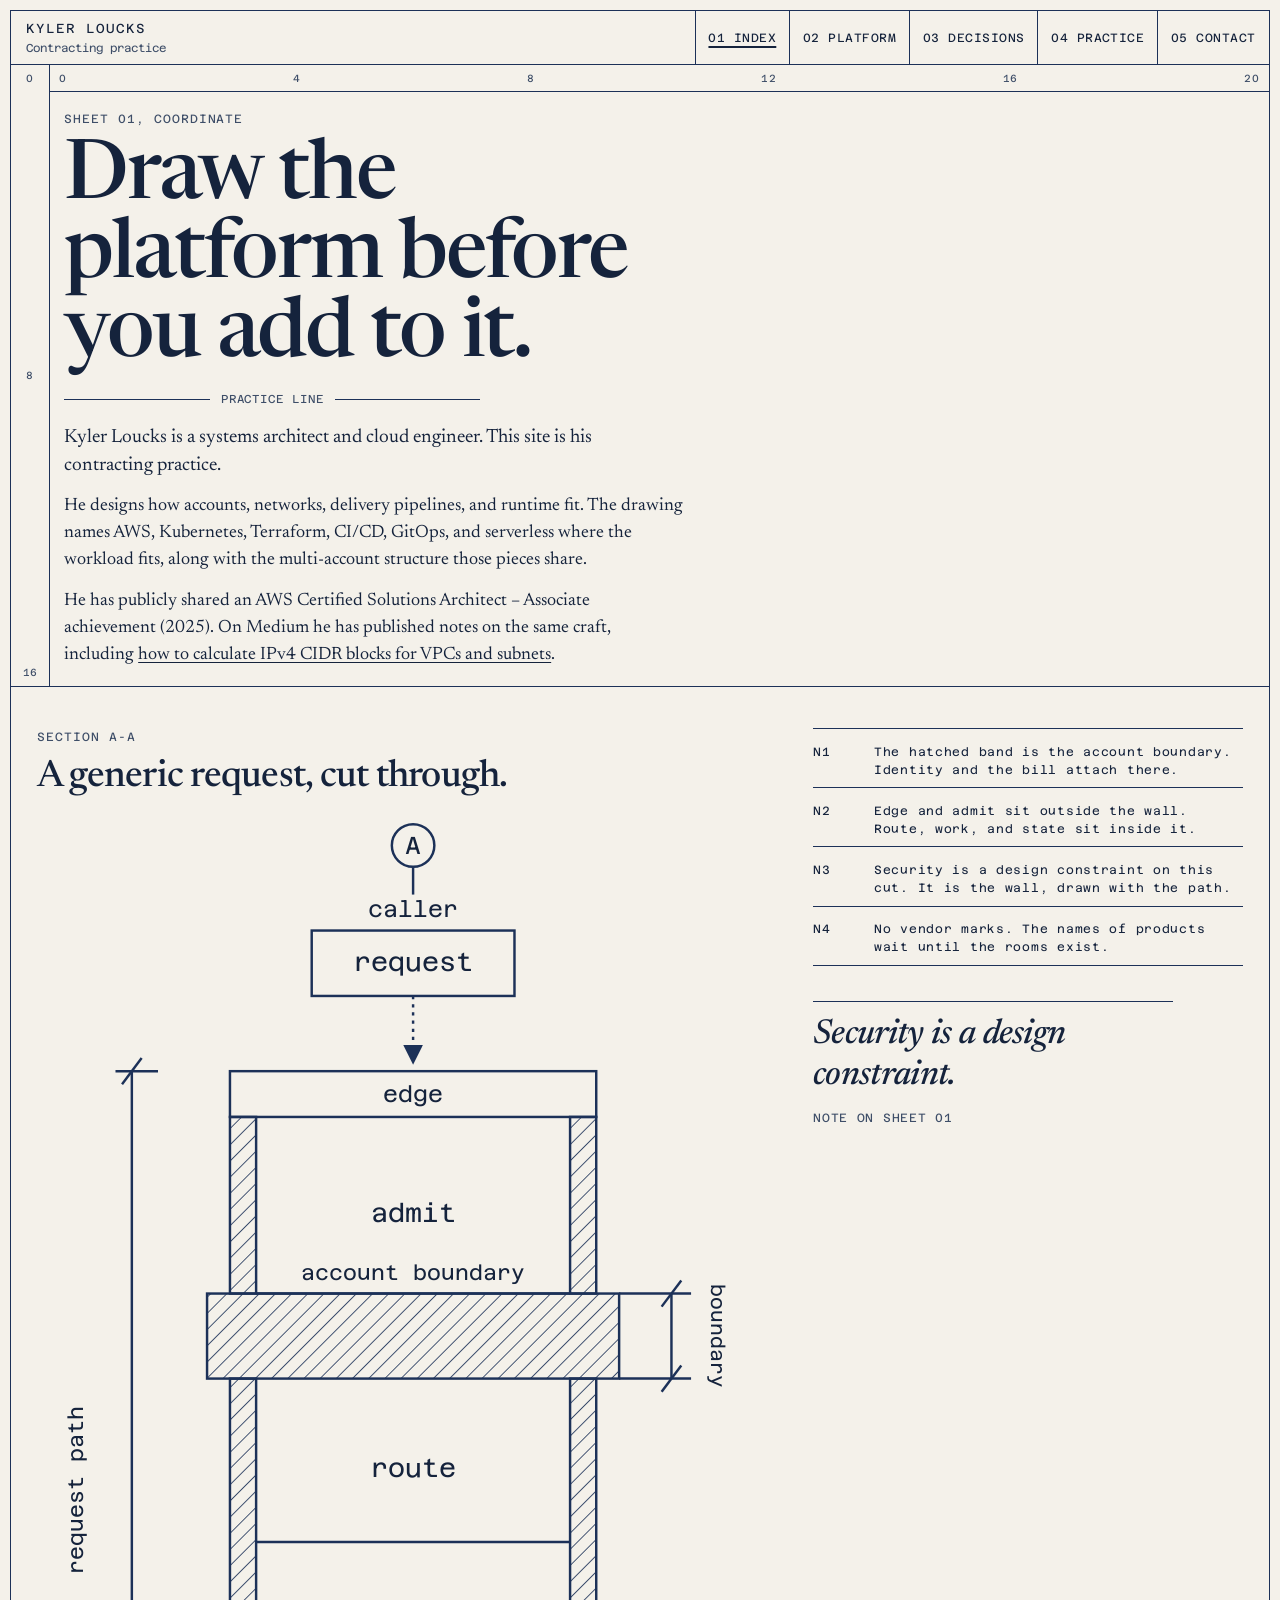
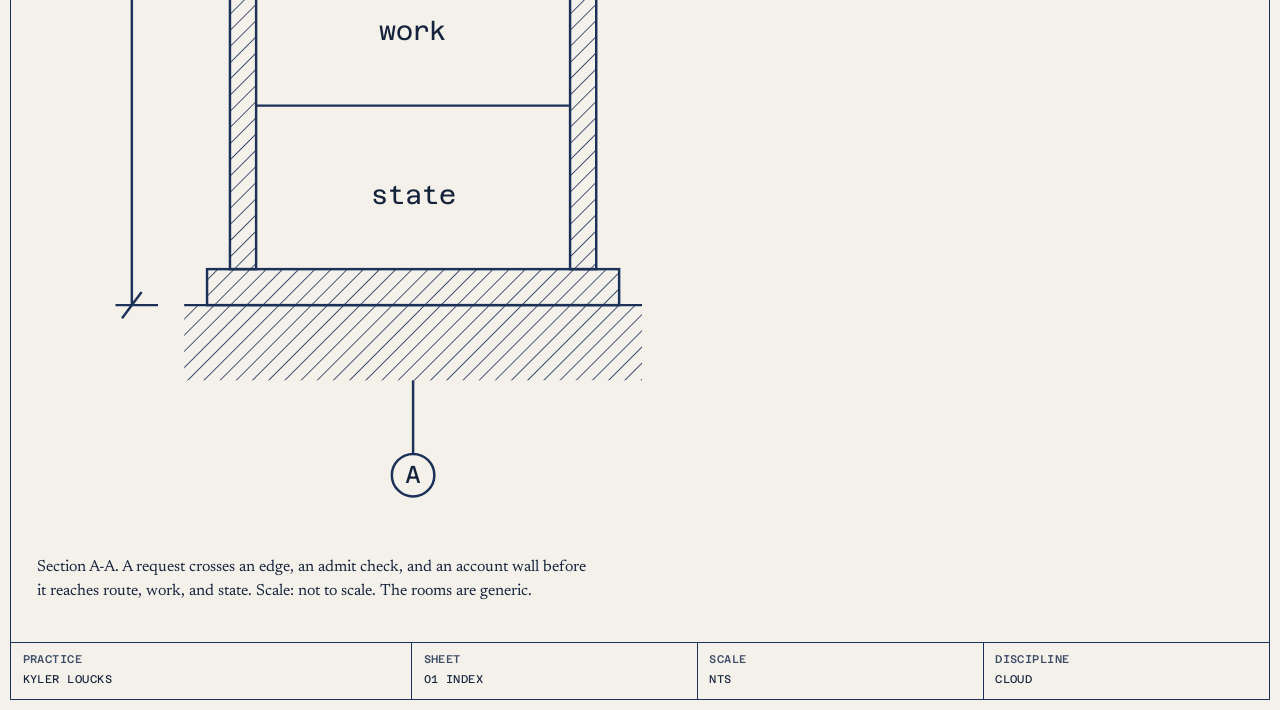
==== index.html @ 1fa26635 "Add the blueprint sheets for Kyler Loucks's contracting practice. The set is a drawing, a section th" ====
<!DOCTYPE html>
<html lang="en">
<head>
  <meta charset="utf-8">
  <meta name="viewport" content="width=device-width, initial-scale=1">
  <title>Kyler Loucks, sheet 01</title>
  <meta name="description" content="Kyler Loucks draws accounts, networks, delivery pipelines, and runtime before a platform grows another service.">
  <link rel="icon" href="favicon.svg" type="image/svg+xml">
  <link rel="preconnect" href="https://fonts.googleapis.com">
  <link rel="preconnect" href="https://fonts.gstatic.com" crossorigin>
  <link href="https://fonts.googleapis.com/css2?family=Azeret+Mono:wght@400;500&family=Newsreader:ital,opsz,wght@0,6..72,400;0,6..72,500;0,6..72,600;1,6..72,500&display=swap" rel="stylesheet">
  <link rel="stylesheet" href="css/sheet.css">
</head>
<body>
  <a class="skip" href="#content">Skip to content</a>
  <div class="sheet">
    <header class="sheet-head">
      <div class="stamp">
        <p class="stamp-name">Kyler Loucks</p>
        <p class="stamp-role">Contracting practice</p>
      </div>
      <button type="button" class="nav-toggle" data-nav-toggle aria-expanded="false" aria-controls="sheet-nav">Sheets</button>
      <nav id="sheet-nav" class="sheet-nav" data-nav aria-label="Sheets">
        <a href="index.html" aria-current="page">01 Index</a>
        <a href="platform.html">02 Platform</a>
        <a href="decisions.html">03 Decisions</a>
        <a href="practice.html">04 Practice</a>
        <a href="contact.html">05 Contact</a>
      </nav>
    </header>
    <main id="content" class="sheet-body" tabindex="-1">
      <div class="axis">
        <div class="axis-y" aria-hidden="true">
          <span>0</span>
          <span>8</span>
          <span>16</span>
        </div>
        <div>
          <div class="axis-x" aria-hidden="true">
            <span>0</span>
            <span>4</span>
            <span>8</span>
            <span>12</span>
            <span>16</span>
            <span>20</span>
          </div>
          <div class="axis-plot">
            <p class="kicker">Sheet 01, coordinate</p>
            <h1>Draw the platform before you add to it.</h1>
            <p class="dim-under">Practice line</p>
            <p class="lede">Kyler Loucks is a systems architect and cloud engineer. This site is his contracting practice.</p>
            <div class="prose">
              <p>He designs how accounts, networks, delivery pipelines, and runtime fit. The drawing names AWS, Kubernetes, Terraform, CI/CD, GitOps, and serverless where the workload fits, along with the multi-account structure those pieces share.</p>
              <p>He has publicly shared an AWS Certified Solutions Architect – Associate achievement (2025). On Medium he has published notes on the same craft, including <a href="https://medium.com/@kylerloucks/how-to-calculate-ipv4-cidr-blocks-for-vpcs-and-subnets-cd9f4779558e">how to calculate IPv4 CIDR blocks for VPCs and subnets</a>.</p>
            </div>
          </div>
        </div>
      </div>

      <section class="chapter" aria-labelledby="section-cut">
        <div>
          <p class="kicker">Section A-A</p>
          <h2 id="section-cut">A generic request, cut through.</h2>
          <figure class="cut">
            <svg viewBox="0 0 460 820" role="img" aria-labelledby="cut-title cut-desc">
              <title id="cut-title">Section A-A through a generic request path</title>
              <desc id="cut-desc">A section cut. Outside, a request leaves the caller and meets an edge slab. Below that, an admit room. A hatched account wall cuts across the building. Under the wall, route, work, and state stack between hatched side walls, on a ground slab. Dimension strings mark the request path and the boundary. Not to scale.</desc>
              <defs>
                <pattern id="hatch" patternUnits="userSpaceOnUse" width="7" height="7" patternTransform="rotate(45)">
                  <line x1="0" y1="0" x2="0" y2="7" stroke="#1c3158" stroke-width="1"/>
                </pattern>
              </defs>
              <g fill="none" stroke="#1c3158" stroke-width="1.5">
                <circle cx="230" cy="26" r="13"/>
                <line x1="230" y1="39" x2="230" y2="56"/>
                <rect x="168" y="78" width="124" height="40"/>
                <line x1="230" y1="118" x2="230" y2="156" stroke-dasharray="2 3"/>
                <polygon points="224,148 230,160 236,148" fill="#1c3158" stroke="none"/>
                <rect x="118" y="164" width="224" height="28"/>
                <rect x="118" y="192" width="16" height="108" fill="url(#hatch)"/>
                <rect x="326" y="192" width="16" height="108" fill="url(#hatch)"/>
                <line x1="134" y1="300" x2="326" y2="300"/>
                <rect x="104" y="300" width="252" height="52" fill="url(#hatch)"/>
                <rect x="118" y="352" width="16" height="300" fill="url(#hatch)"/>
                <rect x="326" y="352" width="16" height="300" fill="url(#hatch)"/>
                <line x1="134" y1="452" x2="326" y2="452"/>
                <line x1="134" y1="552" x2="326" y2="552"/>
                <rect x="104" y="652" width="252" height="22" fill="url(#hatch)"/>
                <rect x="90" y="674" width="280" height="46" fill="url(#hatch)" stroke="none"/>
                <line x1="90" y1="674" x2="370" y2="674"/>
                <line x1="58" y1="164" x2="58" y2="674"/>
                <line x1="48" y1="164" x2="74" y2="164"/>
                <line x1="48" y1="674" x2="74" y2="674"/>
                <line x1="52" y1="172" x2="64" y2="156"/>
                <line x1="52" y1="682" x2="64" y2="666"/>
                <line x1="356" y1="300" x2="400" y2="300"/>
                <line x1="356" y1="352" x2="400" y2="352"/>
                <line x1="388" y1="300" x2="388" y2="352"/>
                <line x1="382" y1="308" x2="394" y2="292"/>
                <line x1="382" y1="360" x2="394" y2="344"/>
                <circle cx="230" cy="778" r="13"/>
                <line x1="230" y1="720" x2="230" y2="765"/>
              </g>
              <g fill="#15233c" stroke="none" font-family="Azeret Mono, ui-monospace, monospace">
                <text x="230" y="31" text-anchor="middle" font-size="15">A</text>
                <text x="230" y="783" text-anchor="middle" font-size="15">A</text>
                <text x="230" y="70" text-anchor="middle" font-size="14">caller</text>
                <text x="230" y="103" text-anchor="middle" font-size="16">request</text>
                <text x="230" y="183" text-anchor="middle" font-size="14">edge</text>
                <text x="230" y="256" text-anchor="middle" font-size="16">admit</text>
                <text x="230" y="292" text-anchor="middle" font-size="13">account boundary</text>
                <text x="230" y="412" text-anchor="middle" font-size="16">route</text>
                <text x="230" y="512" text-anchor="middle" font-size="16">work</text>
                <text x="230" y="612" text-anchor="middle" font-size="16">state</text>
                <text x="28" y="420" text-anchor="middle" font-size="13" transform="rotate(-90 28 420)">request path</text>
                <text x="412" y="326" text-anchor="middle" font-size="12" transform="rotate(90 412 326)">boundary</text>
              </g>
            </svg>
            <figcaption>Section A-A. A request crosses an edge, an admit check, and an account wall before it reaches route, work, and state. Scale: not to scale. The rooms are generic.</figcaption>
          </figure>
        </div>
        <div>
          <ol class="notes">
            <li><span>N1</span><span>The hatched band is the account boundary. Identity and the bill attach there.</span></li>
            <li><span>N2</span><span>Edge and admit sit outside the wall. Route, work, and state sit inside it.</span></li>
            <li><span>N3</span><span>Security is a design constraint on this cut. It is the wall, drawn with the path.</span></li>
            <li><span>N4</span><span>No vendor marks. The names of products wait until the rooms exist.</span></li>
          </ol>
          <blockquote class="pull">Security is a design constraint.</blockquote>
          <p>Note on sheet 01</p>
        </div>
      </section>
    </main>
    <footer class="titleblock" aria-label="Title block">
      <div><strong>Practice</strong> Kyler Loucks</div>
      <div><strong>Sheet</strong> 01 Index</div>
      <div><strong>Scale</strong> NTS</div>
      <div><strong>Discipline</strong> Cloud</div>
    </footer>
  </div>
  <script src="js/site.js"></script>
</body>
</html>
---- css/sheet.css ----
:root {
  --paper: #f4f1ea;
  --ink: #15233c;
  --line: #1c3158;
  --quiet: #3e4e68;
  --mono: "Azeret Mono", ui-monospace, "Courier New", monospace;
  --serif: "Newsreader", "Iowan Old Style", Palatino, Georgia, serif;
  --sheet-gap: 0.65rem;
}

*,
*::before,
*::after {
  box-sizing: border-box;
}

html {
  overflow-x: clip;
}

body {
  margin: 0;
  background: var(--paper);
  color: var(--ink);
  font-family: var(--serif);
  font-size: 1.125rem;
  line-height: 1.5;
  font-optical-sizing: auto;
}

img,
svg {
  max-width: 100%;
  height: auto;
}

.skip {
  position: absolute;
  left: 0.75rem;
  top: 0.75rem;
  transform: translateY(-160%);
  background: var(--paper);
  color: var(--ink);
  border: 1px solid var(--ink);
  padding: 0.65rem 0.9rem;
  z-index: 8;
  font-family: var(--mono);
  font-size: 0.85rem;
  text-decoration: none;
}

.skip:focus {
  transform: none;
}

:focus-visible {
  outline: 2px solid var(--ink);
  outline-offset: 3px;
}

.sheet {
  margin: var(--sheet-gap);
  border: 1.5px solid var(--line);
  min-height: calc(100vh - 1.3rem);
  display: flex;
  flex-direction: column;
  background: var(--paper);
}

.sheet-head {
  display: flex;
  flex-wrap: wrap;
  align-items: stretch;
  justify-content: space-between;
  border-bottom: 1.5px solid var(--line);
  padding-left: 0.9rem;
  gap: 0.25rem 0;
}

.stamp {
  display: flex;
  flex-direction: column;
  justify-content: center;
  min-height: 44px;
  padding: 0.45rem 0.75rem 0.45rem 0;
}

.stamp-name {
  margin: 0;
  font-family: var(--mono);
  font-size: 0.82rem;
  letter-spacing: 0.08em;
  text-transform: uppercase;
}

.stamp-role {
  margin: 0.1rem 0 0;
  font-family: var(--mono);
  font-size: 0.72rem;
  color: var(--quiet);
}

.nav-toggle {
  display: none;
  margin: 0.35rem 0.5rem 0.35rem auto;
  min-height: 44px;
  min-width: 44px;
  padding: 0 0.9rem;
  background: transparent;
  color: var(--ink);
  border: 1px solid var(--line);
  font-family: var(--mono);
  font-size: 0.8rem;
  letter-spacing: 0.06em;
  text-transform: uppercase;
  cursor: pointer;
}

.sheet-nav {
  display: flex;
  flex-wrap: wrap;
  align-items: stretch;
}

.sheet-nav a {
  display: inline-flex;
  align-items: center;
  min-height: 44px;
  padding: 0 0.8rem;
  border-left: 1px solid var(--line);
  color: var(--ink);
  font-family: var(--mono);
  font-size: 0.75rem;
  letter-spacing: 0.04em;
  text-decoration: none;
  text-transform: uppercase;
}

.sheet-nav a[aria-current="page"] {
  text-decoration: underline;
  text-decoration-thickness: 1.5px;
  text-underline-offset: 0.35em;
}

.sheet-nav a:hover {
  text-decoration: underline;
  text-underline-offset: 0.35em;
}

.sheet-body {
  padding: 1.25rem 1.15rem 2rem;
  flex: 1;
}

.axis {
  display: grid;
  grid-template-columns: 2.4rem minmax(0, 1fr);
  margin: -1.25rem -1.15rem 1.5rem;
  border-bottom: 1px solid var(--line);
}

.axis-y,
.axis-x {
  font-family: var(--mono);
  font-size: 0.65rem;
  color: var(--quiet);
  letter-spacing: 0.04em;
}

.axis-y {
  border-right: 1px solid var(--line);
  display: flex;
  flex-direction: column;
  justify-content: space-between;
  align-items: center;
  padding: 0.35rem 0;
  min-height: 8.5rem;
}

.axis-x {
  display: flex;
  justify-content: space-between;
  align-items: flex-end;
  padding: 0.35rem 0.6rem 0.3rem;
  border-bottom: 1px solid var(--line);
}

.axis-plot {
  grid-column: 2;
  padding: 1.1rem 1rem 0.2rem 0.9rem;
}

.kicker {
  margin: 0 0 0.7rem;
  font-family: var(--mono);
  font-size: 0.75rem;
  letter-spacing: 0.08em;
  text-transform: uppercase;
  color: var(--quiet);
}

h1 {
  margin: 0;
  font-weight: 500;
  font-size: clamp(2.5rem, 7vw, 5.15rem);
  line-height: 0.96;
  letter-spacing: -0.025em;
  max-width: 11.5ch;
}

h2 {
  margin: 1.35rem 0 0.35rem;
  font-weight: 500;
  font-size: 1.55rem;
  letter-spacing: -0.02em;
  line-height: 1.15;
}

.dim-under {
  display: flex;
  align-items: center;
  gap: 0.7rem;
  max-width: 26rem;
  margin: 0.9rem 0 1rem;
  font-family: var(--mono);
  font-size: 0.72rem;
  letter-spacing: 0.08em;
  text-transform: uppercase;
  color: var(--quiet);
}

.dim-under::before,
.dim-under::after {
  content: "";
  flex: 1;
  height: 0;
  border-top: 1px solid var(--line);
}

.lede {
  max-width: 38rem;
  margin: 0 0 0.85rem;
  font-size: 1.2rem;
  line-height: 1.45;
}

.prose {
  max-width: 62ch;
}

.prose p,
.prose li {
  margin: 0 0 0.85rem;
}

a {
  color: var(--ink);
}

.prose a {
  text-underline-offset: 0.18em;
}

.chapter {
  margin-top: 2.6rem;
  display: grid;
  grid-template-columns: minmax(0, 1fr);
  gap: 1rem 1.5rem;
}

.chapter h2 {
  margin: 0 0 0.4rem;
  font-weight: 500;
  font-size: clamp(1.7rem, 3vw, 2.35rem);
  letter-spacing: -0.02em;
  line-height: 1.05;
}

.cut {
  margin: 0;
}

.cut svg {
  width: 100%;
  height: auto;
  display: block;
}

.cut figcaption {
  margin-top: 0.7rem;
  max-width: 62ch;
  font-size: 1rem;
}

.notes {
  list-style: none;
  margin: 0;
  padding: 0;
  max-width: 62ch;
}

.notes li {
  display: grid;
  grid-template-columns: 3.2rem minmax(0, 1fr);
  gap: 0.6rem;
  padding: 0.55rem 0;
  border-top: 1px solid var(--line);
  font-size: 1rem;
}

.notes li:last-child {
  border-bottom: 1px solid var(--line);
}

.notes span {
  font-family: var(--mono);
  font-size: 0.75rem;
  letter-spacing: 0.06em;
  padding-top: 0.28rem;
}

.pull {
  margin: 2.2rem 0 0;
  padding-top: 0.8rem;
  border-top: 1px solid var(--line);
  font-size: clamp(1.55rem, 3vw, 2.15rem);
  font-weight: 500;
  font-style: italic;
  line-height: 1.2;
  letter-spacing: -0.02em;
  max-width: 18ch;
}

.pull + p {
  font-family: var(--mono);
  font-size: 0.75rem;
  letter-spacing: 0.06em;
  text-transform: uppercase;
  color: var(--quiet);
}

.split {
  display: grid;
  grid-template-columns: minmax(0, 1fr);
  gap: 1.5rem;
}

.split h1 {
  max-width: 12ch;
}

.plate {
  margin: 0;
}

.plate svg {
  width: min(100%, 28rem);
  height: auto;
  display: block;
}

.marginalia {
  display: grid;
  grid-template-columns: minmax(0, 1fr);
  gap: 0.8rem;
}

.margin-note {
  margin: 0;
  font-family: var(--mono);
  font-size: 0.78rem;
  line-height: 1.45;
  letter-spacing: 0.02em;
  color: var(--quiet);
  max-width: 16rem;
}

.spec {
  list-style: none;
  margin: 1.4rem 0 0;
  padding: 0;
  border-top: 1.5px solid var(--line);
}

.spec li {
  display: grid;
  grid-template-columns: 2.5rem minmax(0, 1fr);
  gap: 0.4rem 0.9rem;
  padding: 0.95rem 0;
  border-bottom: 1px solid var(--line);
}

.spec h2 {
  margin: 0;
  font-size: 1.35rem;
  font-weight: 500;
  letter-spacing: -0.015em;
  line-height: 1.15;
}

.spec p {
  margin: 0.25rem 0 0;
  grid-column: 2;
  max-width: 62ch;
}

.mark {
  font-family: var(--mono);
  font-size: 0.85rem;
  padding-top: 0.25rem;
}

.standards {
  margin: 2rem 0 0;
  padding: 0;
  max-width: 38rem;
}

.standards li {
  margin: 0 0 0.4rem;
}

.text-link {
  display: inline-flex;
  align-items: center;
  min-height: 44px;
  margin-top: 0.6rem;
  font-family: var(--mono);
  font-size: 0.85rem;
  letter-spacing: 0.04em;
  text-transform: uppercase;
}

.form {
  display: grid;
  gap: 0.85rem;
  max-width: 36rem;
  margin-top: 1.2rem;
}

.field {
  display: grid;
  gap: 0.3rem;
}

.field span {
  font-family: var(--mono);
  font-size: 0.75rem;
  letter-spacing: 0.05em;
  text-transform: uppercase;
}

input,
select,
textarea {
  width: 100%;
  min-height: 44px;
  padding: 0.55rem 0.65rem;
  border: 1px solid var(--line);
  border-radius: 0;
  background: transparent;
  color: var(--ink);
  font-family: var(--mono);
  font-size: 1rem;
}

textarea {
  min-height: 7.5rem;
  resize: vertical;
}

button[type="submit"] {
  justify-self: start;
  min-height: 44px;
  min-width: 44px;
  padding: 0 1.1rem;
  border: 1px solid var(--ink);
  border-radius: 0;
  background: var(--ink);
  color: var(--paper);
  font-family: var(--mono);
  font-size: 0.85rem;
  letter-spacing: 0.05em;
  text-transform: uppercase;
  cursor: pointer;
}

button[type="submit"]:hover {
  background: var(--paper);
  color: var(--ink);
}

.revision {
  margin-top: 1.4rem;
  max-width: 40rem;
}

.revision [data-brief-status] {
  min-height: 1.4rem;
  font-family: var(--mono);
  font-size: 0.85rem;
}

.brief {
  margin: 0.4rem 0 0;
  padding: 0.9rem 0 0;
  border-top: 1px solid var(--line);
  font-family: var(--mono);
  font-size: 0.92rem;
  line-height: 1.45;
  white-space: pre-wrap;
  overflow-wrap: anywhere;
}

.titleblock {
  display: grid;
  grid-template-columns: 1.4fr repeat(3, minmax(0, 1fr));
  border-top: 1.5px solid var(--line);
  font-family: var(--mono);
  font-size: 0.7rem;
  letter-spacing: 0.04em;
  text-transform: uppercase;
}

.titleblock div {
  padding: 0.55rem 0.7rem 0.65rem;
  border-left: 1px solid var(--line);
  min-height: 44px;
}

.titleblock div:first-child {
  border-left: 0;
}

.titleblock strong {
  display: block;
  font-weight: 500;
  color: var(--quiet);
  margin-bottom: 0.2rem;
}

@media (min-width: 800px) {
  .sheet-body {
    padding: 1.4rem 1.6rem 2.4rem;
  }

  .axis {
    margin: -1.4rem -1.6rem 1.6rem;
  }

  .chapter {
    grid-template-columns: minmax(0, 1.4fr) minmax(16rem, 0.8fr);
    align-items: start;
  }

  .split {
    grid-template-columns: minmax(0, 1.05fr) minmax(16rem, 0.95fr);
    align-items: start;
    gap: 2rem;
  }

  .plate {
    margin-top: 4.5rem;
  }
}

@media (min-width: 960px) {
  .marginalia {
    grid-template-columns: 10rem minmax(0, 40rem) 10rem;
    gap: 1.2rem 1.4rem;
    align-items: start;
  }

  .marginalia .margin-note:first-child {
    text-align: right;
    justify-self: end;
    padding-top: 0.45rem;
  }

  .marginalia .margin-note:last-child {
    padding-top: 6.5rem;
  }
}

@media (max-width: 760px) {
  body {
    font-size: 1.0625rem;
  }

  .nav-toggle {
    display: inline-flex;
    align-items: center;
    justify-content: center;
  }

  .sheet-nav {
    display: none;
    flex-basis: 100%;
    flex-direction: column;
    border-top: 1px solid var(--line);
  }

  .sheet-nav.is-open {
    display: flex;
  }

  .sheet-nav a {
    border-left: 0;
    border-top: 1px solid var(--line);
    padding: 0 0.9rem;
  }

  .sheet-nav a:first-child {
    border-top: 0;
  }

  .titleblock {
    grid-template-columns: 1fr 1fr;
  }

  .titleblock div:nth-child(odd) {
    border-left: 0;
  }

  .titleblock div:nth-child(n + 3) {
    border-top: 1px solid var(--line);
  }
}

@media (max-width: 420px) {
  .titleblock {
    grid-template-columns: 1fr;
  }

  .titleblock div {
    border-left: 0;
    border-top: 1px solid var(--line);
  }

  .titleblock div:first-child {
    border-top: 0;
  }
}

@media (prefers-reduced-motion: reduce) {
  *,
  *::before,
  *::after {
    animation: none !important;
    transition: none !important;
    scroll-behavior: auto !important;
  }
}
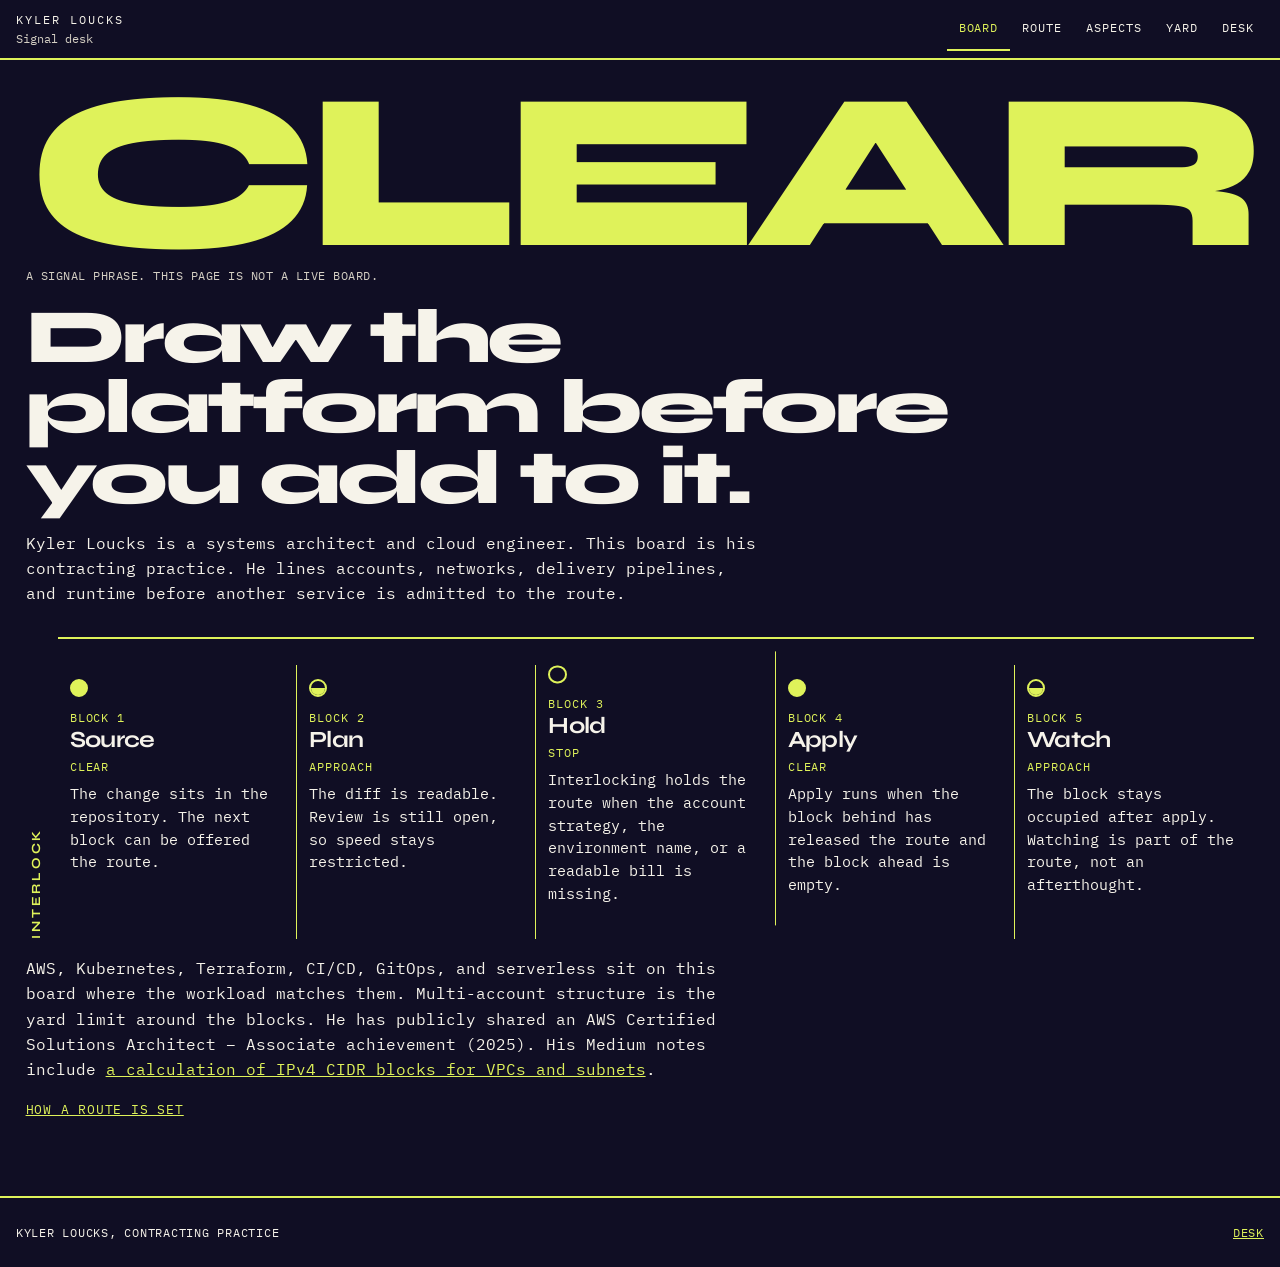
==== commit 96692f10: "Replace the sheets with a signal board for the deploy route. Blocks, aspects, and interlocking carry" ====
--- a/index.html
+++ b/index.html
@@ -3,141 +3,82 @@
 <head>
   <meta charset="utf-8">
   <meta name="viewport" content="width=device-width, initial-scale=1">
-  <title>Kyler Loucks, sheet 01</title>
-  <meta name="description" content="Kyler Loucks draws accounts, networks, delivery pipelines, and runtime before a platform grows another service.">
+  <title>Kyler Loucks, signal board</title>
+  <meta name="description" content="Kyler Loucks lines a deploy the way a signal board lines a route.">
   <link rel="icon" href="favicon.svg" type="image/svg+xml">
   <link rel="preconnect" href="https://fonts.googleapis.com">
   <link rel="preconnect" href="https://fonts.gstatic.com" crossorigin>
-  <link href="https://fonts.googleapis.com/css2?family=Azeret+Mono:wght@400;500&family=Newsreader:ital,opsz,wght@0,6..72,400;0,6..72,500;0,6..72,600;1,6..72,500&display=swap" rel="stylesheet">
-  <link rel="stylesheet" href="css/sheet.css">
+  <link href="https://fonts.googleapis.com/css2?family=IBM+Plex+Mono:wght@400;500&family=Syne:wght@700;800&display=swap" rel="stylesheet">
+  <link rel="stylesheet" href="css/board.css">
 </head>
 <body>
-  <a class="skip" href="#content">Skip to content</a>
-  <div class="sheet">
-    <header class="sheet-head">
-      <div class="stamp">
-        <p class="stamp-name">Kyler Loucks</p>
-        <p class="stamp-role">Contracting practice</p>
-      </div>
-      <button type="button" class="nav-toggle" data-nav-toggle aria-expanded="false" aria-controls="sheet-nav">Sheets</button>
-      <nav id="sheet-nav" class="sheet-nav" data-nav aria-label="Sheets">
-        <a href="index.html" aria-current="page">01 Index</a>
-        <a href="platform.html">02 Platform</a>
-        <a href="decisions.html">03 Decisions</a>
-        <a href="practice.html">04 Practice</a>
-        <a href="contact.html">05 Contact</a>
-      </nav>
-    </header>
-    <main id="content" class="sheet-body" tabindex="-1">
-      <div class="axis">
-        <div class="axis-y" aria-hidden="true">
-          <span>0</span>
-          <span>8</span>
-          <span>16</span>
-        </div>
-        <div>
-          <div class="axis-x" aria-hidden="true">
-            <span>0</span>
-            <span>4</span>
-            <span>8</span>
-            <span>12</span>
-            <span>16</span>
-            <span>20</span>
-          </div>
-          <div class="axis-plot">
-            <p class="kicker">Sheet 01, coordinate</p>
-            <h1>Draw the platform before you add to it.</h1>
-            <p class="dim-under">Practice line</p>
-            <p class="lede">Kyler Loucks is a systems architect and cloud engineer. This site is his contracting practice.</p>
-            <div class="prose">
-              <p>He designs how accounts, networks, delivery pipelines, and runtime fit. The drawing names AWS, Kubernetes, Terraform, CI/CD, GitOps, and serverless where the workload fits, along with the multi-account structure those pieces share.</p>
-              <p>He has publicly shared an AWS Certified Solutions Architect – Associate achievement (2025). On Medium he has published notes on the same craft, including <a href="https://medium.com/@kylerloucks/how-to-calculate-ipv4-cidr-blocks-for-vpcs-and-subnets-cd9f4779558e">how to calculate IPv4 CIDR blocks for VPCs and subnets</a>.</p>
-            </div>
-          </div>
-        </div>
-      </div>
-
-      <section class="chapter" aria-labelledby="section-cut">
-        <div>
-          <p class="kicker">Section A-A</p>
-          <h2 id="section-cut">A generic request, cut through.</h2>
-          <figure class="cut">
-            <svg viewBox="0 0 460 820" role="img" aria-labelledby="cut-title cut-desc">
-              <title id="cut-title">Section A-A through a generic request path</title>
-              <desc id="cut-desc">A section cut. Outside, a request leaves the caller and meets an edge slab. Below that, an admit room. A hatched account wall cuts across the building. Under the wall, route, work, and state stack between hatched side walls, on a ground slab. Dimension strings mark the request path and the boundary. Not to scale.</desc>
-              <defs>
-                <pattern id="hatch" patternUnits="userSpaceOnUse" width="7" height="7" patternTransform="rotate(45)">
-                  <line x1="0" y1="0" x2="0" y2="7" stroke="#1c3158" stroke-width="1"/>
-                </pattern>
-              </defs>
-              <g fill="none" stroke="#1c3158" stroke-width="1.5">
-                <circle cx="230" cy="26" r="13"/>
-                <line x1="230" y1="39" x2="230" y2="56"/>
-                <rect x="168" y="78" width="124" height="40"/>
-                <line x1="230" y1="118" x2="230" y2="156" stroke-dasharray="2 3"/>
-                <polygon points="224,148 230,160 236,148" fill="#1c3158" stroke="none"/>
-                <rect x="118" y="164" width="224" height="28"/>
-                <rect x="118" y="192" width="16" height="108" fill="url(#hatch)"/>
-                <rect x="326" y="192" width="16" height="108" fill="url(#hatch)"/>
-                <line x1="134" y1="300" x2="326" y2="300"/>
-                <rect x="104" y="300" width="252" height="52" fill="url(#hatch)"/>
-                <rect x="118" y="352" width="16" height="300" fill="url(#hatch)"/>
-                <rect x="326" y="352" width="16" height="300" fill="url(#hatch)"/>
-                <line x1="134" y1="452" x2="326" y2="452"/>
-                <line x1="134" y1="552" x2="326" y2="552"/>
-                <rect x="104" y="652" width="252" height="22" fill="url(#hatch)"/>
-                <rect x="90" y="674" width="280" height="46" fill="url(#hatch)" stroke="none"/>
-                <line x1="90" y1="674" x2="370" y2="674"/>
-                <line x1="58" y1="164" x2="58" y2="674"/>
-                <line x1="48" y1="164" x2="74" y2="164"/>
-                <line x1="48" y1="674" x2="74" y2="674"/>
-                <line x1="52" y1="172" x2="64" y2="156"/>
-                <line x1="52" y1="682" x2="64" y2="666"/>
-                <line x1="356" y1="300" x2="400" y2="300"/>
-                <line x1="356" y1="352" x2="400" y2="352"/>
-                <line x1="388" y1="300" x2="388" y2="352"/>
-                <line x1="382" y1="308" x2="394" y2="292"/>
-                <line x1="382" y1="360" x2="394" y2="344"/>
-                <circle cx="230" cy="778" r="13"/>
-                <line x1="230" y1="720" x2="230" y2="765"/>
-              </g>
-              <g fill="#15233c" stroke="none" font-family="Azeret Mono, ui-monospace, monospace">
-                <text x="230" y="31" text-anchor="middle" font-size="15">A</text>
-                <text x="230" y="783" text-anchor="middle" font-size="15">A</text>
-                <text x="230" y="70" text-anchor="middle" font-size="14">caller</text>
-                <text x="230" y="103" text-anchor="middle" font-size="16">request</text>
-                <text x="230" y="183" text-anchor="middle" font-size="14">edge</text>
-                <text x="230" y="256" text-anchor="middle" font-size="16">admit</text>
-                <text x="230" y="292" text-anchor="middle" font-size="13">account boundary</text>
-                <text x="230" y="412" text-anchor="middle" font-size="16">route</text>
-                <text x="230" y="512" text-anchor="middle" font-size="16">work</text>
-                <text x="230" y="612" text-anchor="middle" font-size="16">state</text>
-                <text x="28" y="420" text-anchor="middle" font-size="13" transform="rotate(-90 28 420)">request path</text>
-                <text x="412" y="326" text-anchor="middle" font-size="12" transform="rotate(90 412 326)">boundary</text>
-              </g>
-            </svg>
-            <figcaption>Section A-A. A request crosses an edge, an admit check, and an account wall before it reaches route, work, and state. Scale: not to scale. The rooms are generic.</figcaption>
-          </figure>
-        </div>
-        <div>
-          <ol class="notes">
-            <li><span>N1</span><span>The hatched band is the account boundary. Identity and the bill attach there.</span></li>
-            <li><span>N2</span><span>Edge and admit sit outside the wall. Route, work, and state sit inside it.</span></li>
-            <li><span>N3</span><span>Security is a design constraint on this cut. It is the wall, drawn with the path.</span></li>
-            <li><span>N4</span><span>No vendor marks. The names of products wait until the rooms exist.</span></li>
-          </ol>
-          <blockquote class="pull">Security is a design constraint.</blockquote>
-          <p>Note on sheet 01</p>
-        </div>
-      </section>
-    </main>
-    <footer class="titleblock" aria-label="Title block">
-      <div><strong>Practice</strong> Kyler Loucks</div>
-      <div><strong>Sheet</strong> 01 Index</div>
-      <div><strong>Scale</strong> NTS</div>
-      <div><strong>Discipline</strong> Cloud</div>
-    </footer>
-  </div>
+  <a class="skip" href="#route">Skip to the route</a>
+  <header class="gantry">
+    <div class="identity">
+      <p class="who">Kyler Loucks</p>
+      <p class="desk-label">Signal desk</p>
+    </div>
+    <button type="button" class="lever" data-nav-toggle aria-expanded="false" aria-controls="levers">Board</button>
+    <nav id="levers" class="levers" data-nav aria-label="Board">
+      <a href="index.html" aria-current="page">Board</a>
+      <a href="route.html">Route</a>
+      <a href="aspects.html">Aspects</a>
+      <a href="yard.html">Yard</a>
+      <a href="desk.html">Desk</a>
+    </nav>
+  </header>
+  <main id="route">
+    <p class="banner" aria-hidden="true">CLEAR THE BLOCK</p>
+    <p class="banner-note">A signal phrase. This page is not a live board.</p>
+    <h1>Draw the platform before you add to it.</h1>
+    <p class="standfirst">Kyler Loucks is a systems architect and cloud engineer. This board is his contracting practice. He lines accounts, networks, delivery pipelines, and runtime before another service is admitted to the route.</p>
+    <div class="board-row">
+      <p class="vert">Interlock</p>
+      <ol class="track">
+        <li class="block">
+          <span class="lamp clear" aria-hidden="true"></span>
+          <p class="block-id">Block 1</p>
+          <h2>Source</h2>
+          <p class="aspect-name">Clear</p>
+          <p>The change sits in the repository. The next block can be offered the route.</p>
+        </li>
+        <li class="block">
+          <span class="lamp approach" aria-hidden="true"></span>
+          <p class="block-id">Block 2</p>
+          <h2>Plan</h2>
+          <p class="aspect-name">Approach</p>
+          <p>The diff is readable. Review is still open, so speed stays restricted.</p>
+        </li>
+        <li class="block">
+          <span class="lamp stop" aria-hidden="true"></span>
+          <p class="block-id">Block 3</p>
+          <h2>Hold</h2>
+          <p class="aspect-name">Stop</p>
+          <p>Interlocking holds the route when the account strategy, the environment name, or a readable bill is missing.</p>
+        </li>
+        <li class="block">
+          <span class="lamp clear" aria-hidden="true"></span>
+          <p class="block-id">Block 4</p>
+          <h2>Apply</h2>
+          <p class="aspect-name">Clear</p>
+          <p>Apply runs when the block behind has released the route and the block ahead is empty.</p>
+        </li>
+        <li class="block">
+          <span class="lamp approach" aria-hidden="true"></span>
+          <p class="block-id">Block 5</p>
+          <h2>Watch</h2>
+          <p class="aspect-name">Approach</p>
+          <p>The block stays occupied after apply. Watching is part of the route, not an afterthought.</p>
+        </li>
+      </ol>
+    </div>
+    <p class="standfirst">AWS, Kubernetes, Terraform, CI/CD, GitOps, and serverless sit on this board where the workload matches them. Multi-account structure is the yard limit around the blocks. He has publicly shared an AWS Certified Solutions Architect – Associate achievement (2025). His Medium notes include <a href="https://medium.com/@kylerloucks/how-to-calculate-ipv4-cidr-blocks-for-vpcs-and-subnets-cd9f4779558e">a calculation of IPv4 CIDR blocks for VPCs and subnets</a>.</p>
+    <a class="line-link" href="route.html">How a route is set</a>
+  </main>
+  <footer class="endplate">
+    <p>Kyler Loucks, contracting practice</p>
+    <a href="desk.html">Desk</a>
+  </footer>
   <script src="js/site.js"></script>
 </body>
 </html>
--- a/css/board.css
+++ b/css/board.css
@@ -0,0 +1,535 @@
+:root {
+  --night: #100e24;
+  --lime: #dff25a;
+  --paper: #f6f3ea;
+  --mist: #d5d0c4;
+  --display: "Syne", "Arial Narrow", sans-serif;
+  --mono: "IBM Plex Mono", ui-monospace, "Courier New", monospace;
+}
+
+*,
+*::before,
+*::after {
+  box-sizing: border-box;
+}
+
+html {
+  overflow-x: clip;
+  color-scheme: dark;
+}
+
+body {
+  margin: 0;
+  background: var(--night);
+  color: var(--paper);
+  font-family: var(--mono);
+  font-size: 1rem;
+  line-height: 1.55;
+}
+
+.skip {
+  position: absolute;
+  left: 0.75rem;
+  top: 0.75rem;
+  transform: translateY(-160%);
+  background: var(--lime);
+  color: var(--night);
+  padding: 0.65rem 0.9rem;
+  z-index: 8;
+  text-decoration: none;
+  font-size: 0.85rem;
+}
+
+.skip:focus {
+  transform: none;
+}
+
+:focus-visible {
+  outline: 2px solid var(--lime);
+  outline-offset: 3px;
+}
+
+.gantry {
+  display: flex;
+  flex-wrap: wrap;
+  align-items: center;
+  gap: 0.35rem 0.5rem;
+  padding: 0.45rem 0.9rem 0.45rem 1rem;
+  border-bottom: 2px solid var(--lime);
+}
+
+.identity {
+  margin-right: auto;
+  min-height: 44px;
+  display: flex;
+  flex-direction: column;
+  justify-content: center;
+}
+
+.identity p {
+  margin: 0;
+}
+
+.who {
+  letter-spacing: 0.16em;
+  text-transform: uppercase;
+  font-size: 0.78rem;
+}
+
+.desk-label {
+  color: var(--mist);
+  font-size: 0.75rem;
+}
+
+.lever {
+  display: none;
+  min-height: 44px;
+  min-width: 44px;
+  padding: 0 0.9rem;
+  background: transparent;
+  color: var(--lime);
+  border: 1px solid var(--lime);
+  border-radius: 0;
+  font-family: var(--mono);
+  font-size: 0.78rem;
+  letter-spacing: 0.08em;
+  text-transform: uppercase;
+  cursor: pointer;
+}
+
+.levers {
+  display: flex;
+  flex-wrap: wrap;
+  align-items: stretch;
+}
+
+.levers a {
+  display: inline-flex;
+  align-items: center;
+  min-height: 44px;
+  padding: 0 0.75rem;
+  color: var(--paper);
+  text-decoration: none;
+  letter-spacing: 0.08em;
+  text-transform: uppercase;
+  font-size: 0.75rem;
+  border-bottom: 2px solid transparent;
+}
+
+.levers a[aria-current="page"] {
+  color: var(--lime);
+  border-bottom-color: var(--lime);
+}
+
+.levers a:hover {
+  color: var(--lime);
+}
+
+main {
+  padding: 1.1rem 1rem 3rem;
+}
+
+.banner {
+  margin: 0.2rem 0 0;
+  font-family: var(--display);
+  font-weight: 800;
+  font-size: clamp(4.5rem, 18vw, 14rem);
+  line-height: 0.78;
+  letter-spacing: -0.06em;
+  color: var(--lime);
+  white-space: nowrap;
+  overflow: hidden;
+  max-width: 100%;
+}
+
+.banner-note {
+  margin: 0.35rem 0 1rem;
+  color: var(--mist);
+  font-size: 0.78rem;
+  letter-spacing: 0.04em;
+  text-transform: uppercase;
+}
+
+h1 {
+  margin: 0;
+  font-family: var(--display);
+  font-weight: 800;
+  font-size: clamp(2.5rem, 6vw, 4.8rem);
+  line-height: 0.92;
+  letter-spacing: -0.045em;
+  max-width: 12ch;
+}
+
+h2 {
+  margin: 0;
+  font-family: var(--display);
+  font-weight: 700;
+  font-size: 1.45rem;
+  letter-spacing: -0.03em;
+  line-height: 1.1;
+}
+
+.standfirst {
+  max-width: 46rem;
+  margin: 1rem 0 0;
+  font-size: 1.02rem;
+}
+
+a {
+  color: var(--lime);
+}
+
+.line-link {
+  display: inline-flex;
+  align-items: center;
+  min-height: 44px;
+  margin-top: 0.4rem;
+  color: var(--lime);
+  letter-spacing: 0.06em;
+  text-transform: uppercase;
+  font-size: 0.82rem;
+}
+
+.board-row {
+  display: grid;
+  grid-template-columns: auto minmax(0, 1fr);
+  gap: 0.8rem;
+  margin-top: 2rem;
+  align-items: stretch;
+}
+
+.vert {
+  margin: 0;
+  writing-mode: vertical-rl;
+  transform: rotate(180deg);
+  font-family: var(--display);
+  font-weight: 700;
+  letter-spacing: 0.22em;
+  text-transform: uppercase;
+  color: var(--lime);
+  font-size: 0.78rem;
+}
+
+.track {
+  list-style: none;
+  margin: 0;
+  padding: 1.6rem 0 0;
+  display: grid;
+  grid-template-columns: repeat(5, minmax(0, 1fr));
+  border-top: 2px solid var(--lime);
+}
+
+.block {
+  min-width: 0;
+  padding: 0.85rem 0.75rem 1.2rem;
+  border-right: 1px solid var(--lime);
+}
+
+.block:last-child {
+  border-right: 0;
+}
+
+.block:nth-child(3) {
+  transform: translateY(-0.85rem);
+}
+
+.lamp {
+  display: block;
+  width: 1.15rem;
+  height: 1.15rem;
+  border: 2px solid var(--lime);
+  border-radius: 50%;
+  margin-bottom: 0.75rem;
+  position: relative;
+  overflow: hidden;
+}
+
+.lamp.clear {
+  background: var(--lime);
+}
+
+.lamp.approach::after {
+  content: "";
+  position: absolute;
+  left: 0;
+  right: 0;
+  bottom: 0;
+  height: 50%;
+  background: var(--lime);
+}
+
+.block-id,
+.aspect-name {
+  margin: 0.35rem 0 0;
+  font-size: 0.72rem;
+  letter-spacing: 0.08em;
+  text-transform: uppercase;
+  color: var(--lime);
+}
+
+.block p:last-child {
+  margin: 0.45rem 0 0;
+  color: var(--paper);
+  font-size: 0.92rem;
+}
+
+.orders,
+.timetable,
+.limits ul {
+  list-style: none;
+  margin: 1.2rem 0 0;
+  padding: 0;
+}
+
+.orders li,
+.timetable li {
+  display: grid;
+  grid-template-columns: 3.2rem minmax(0, 1fr);
+  gap: 0.35rem 0.9rem;
+  border-top: 1px solid var(--lime);
+  padding: 0.95rem 0;
+}
+
+.num,
+.when {
+  color: var(--lime);
+  font-size: 0.85rem;
+  padding-top: 0.2rem;
+}
+
+.orders p,
+.timetable p,
+.mast p,
+.leaf p {
+  margin: 0.35rem 0 0;
+  max-width: 62ch;
+}
+
+.yard {
+  display: grid;
+  grid-template-columns: minmax(0, 1fr);
+  gap: 1.5rem;
+  margin-top: 1.4rem;
+}
+
+.limits {
+  border-top: 2px solid var(--lime);
+  padding-top: 0.8rem;
+}
+
+.limits li {
+  padding: 0.45rem 0;
+  border-bottom: 1px solid rgba(223, 242, 90, 0.45);
+}
+
+.mast {
+  list-style: none;
+  margin: 1.4rem 0 0;
+  padding: 0;
+  border-left: 2px solid var(--lime);
+  max-width: 42rem;
+}
+
+.mast li {
+  position: relative;
+  padding: 0 0 1.5rem 1.25rem;
+}
+
+.mast .lamp {
+  position: absolute;
+  left: -0.62rem;
+  top: 0.15rem;
+  margin: 0;
+  background: var(--night);
+}
+
+.mast .lamp.clear {
+  background: var(--lime);
+}
+
+.switch {
+  margin: 1.4rem 0 0;
+  max-width: 36rem;
+}
+
+.switch svg {
+  width: 100%;
+  height: auto;
+  display: block;
+}
+
+.switch figcaption {
+  margin-top: 0.6rem;
+  color: var(--mist);
+  font-size: 0.88rem;
+}
+
+.order-form {
+  display: grid;
+  gap: 0.85rem;
+  max-width: 36rem;
+  margin-top: 1.2rem;
+}
+
+.field {
+  display: grid;
+  gap: 0.3rem;
+}
+
+.field span {
+  font-size: 0.75rem;
+  letter-spacing: 0.06em;
+  text-transform: uppercase;
+  color: var(--lime);
+}
+
+input,
+select,
+textarea {
+  width: 100%;
+  min-height: 44px;
+  padding: 0.55rem 0.65rem;
+  border: 1px solid var(--lime);
+  border-radius: 0;
+  background: transparent;
+  color: var(--paper);
+  font-family: var(--mono);
+  font-size: 1rem;
+}
+
+textarea {
+  min-height: 7.5rem;
+  resize: vertical;
+}
+
+button[type="submit"] {
+  justify-self: start;
+  min-height: 44px;
+  padding: 0 1rem;
+  border: 1px solid var(--lime);
+  border-radius: 0;
+  background: var(--lime);
+  color: var(--night);
+  font-family: var(--mono);
+  font-size: 0.82rem;
+  letter-spacing: 0.06em;
+  text-transform: uppercase;
+  cursor: pointer;
+}
+
+button[type="submit"]:hover {
+  background: transparent;
+  color: var(--lime);
+}
+
+.slip [data-brief-status] {
+  min-height: 1.4rem;
+  color: var(--lime);
+}
+
+.slip pre {
+  margin: 0.4rem 0 0;
+  padding-top: 0.8rem;
+  border-top: 1px solid var(--lime);
+  white-space: pre-wrap;
+  overflow-wrap: anywhere;
+  font-family: var(--mono);
+  font-size: 0.92rem;
+  color: var(--paper);
+}
+
+.endplate {
+  display: flex;
+  flex-wrap: wrap;
+  gap: 0.5rem 1.5rem;
+  align-items: center;
+  justify-content: space-between;
+  padding: 0.8rem 1rem;
+  border-top: 2px solid var(--lime);
+  font-size: 0.78rem;
+  letter-spacing: 0.06em;
+  text-transform: uppercase;
+}
+
+.endplate p {
+  margin: 0;
+}
+
+.endplate a {
+  display: inline-flex;
+  align-items: center;
+  min-height: 44px;
+  color: var(--lime);
+}
+
+@media (min-width: 900px) {
+  main {
+    padding: 1.4rem 1.6rem 4rem;
+  }
+
+  .yard {
+    grid-template-columns: minmax(0, 1.4fr) minmax(14rem, 0.7fr);
+    align-items: start;
+  }
+
+  .limits {
+    margin-top: 3.5rem;
+  }
+}
+
+@media (max-width: 860px) {
+  .track {
+    grid-template-columns: 1fr;
+    padding-top: 0;
+  }
+
+  .block {
+    border-right: 0;
+    border-bottom: 1px solid var(--lime);
+    transform: none;
+  }
+
+  .board-row {
+    grid-template-columns: 1fr;
+  }
+
+  .vert {
+    writing-mode: horizontal-tb;
+    transform: none;
+  }
+}
+
+@media (max-width: 720px) {
+  .lever {
+    display: inline-flex;
+    align-items: center;
+    justify-content: center;
+  }
+
+  .levers {
+    display: none;
+    flex-basis: 100%;
+    flex-direction: column;
+    border-top: 1px solid var(--lime);
+    margin: 0.35rem -0.9rem -0.45rem;
+  }
+
+  .levers.is-open {
+    display: flex;
+  }
+
+  .levers a {
+    padding: 0 1rem;
+    border-bottom: 1px solid rgba(223, 242, 90, 0.35);
+  }
+}
+
+@media (prefers-reduced-motion: reduce) {
+  *,
+  *::before,
+  *::after {
+    animation: none !important;
+    transition: none !important;
+    scroll-behavior: auto !important;
+  }
+}
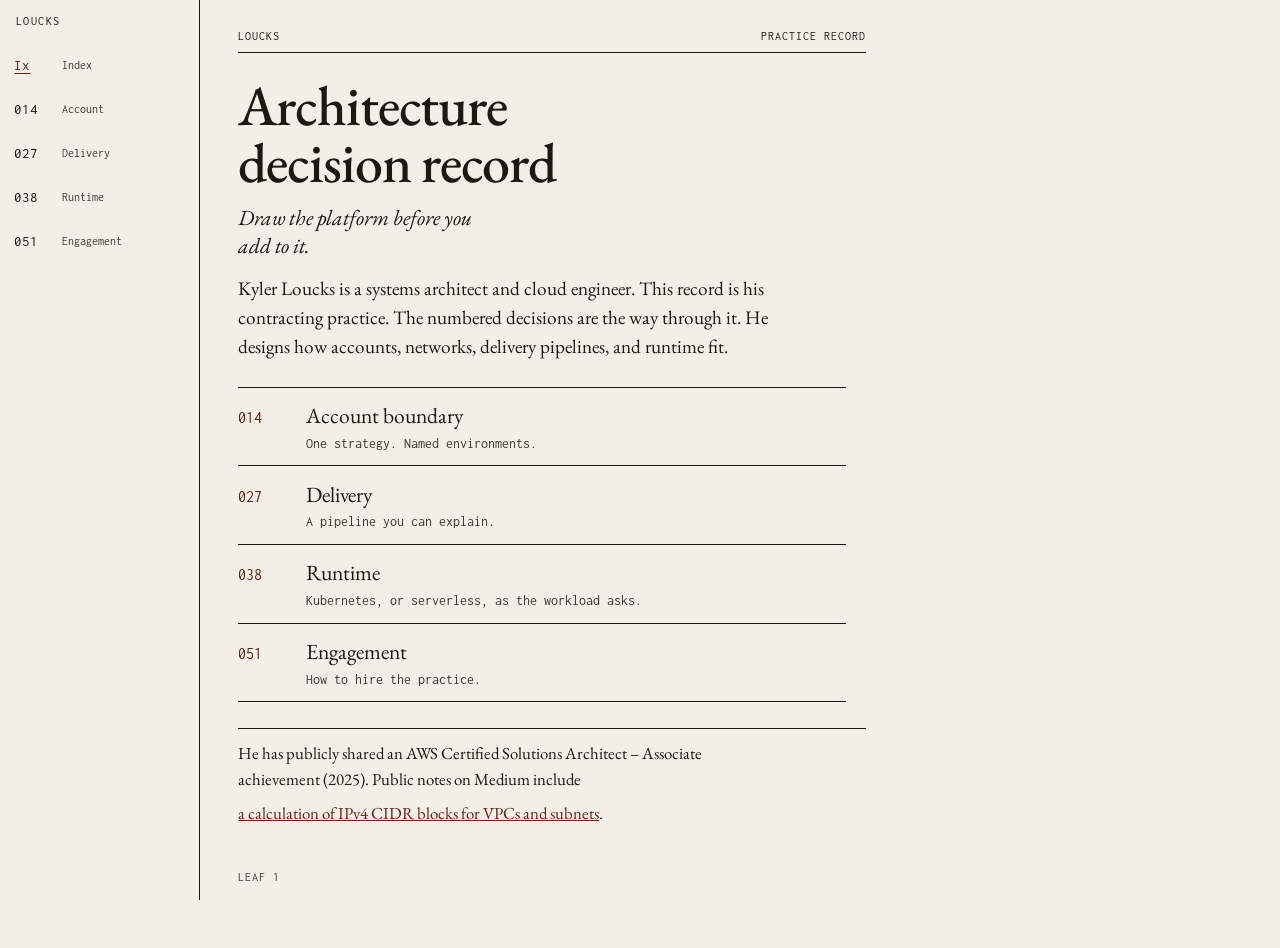
==== commit ce663c2c: "Replace the sheets with a bound record of practice decisions. Numbered decisions are the navigation," ====
--- a/index.html
+++ b/index.html
@@ -3,82 +3,70 @@
 <head>
   <meta charset="utf-8">
   <meta name="viewport" content="width=device-width, initial-scale=1">
-  <title>Kyler Loucks, signal board</title>
-  <meta name="description" content="Kyler Loucks lines a deploy the way a signal board lines a route.">
+  <title>Kyler Loucks, practice record</title>
+  <meta name="description" content="A bound record of the decisions Kyler Loucks holds in his contracting practice.">
   <link rel="icon" href="favicon.svg" type="image/svg+xml">
   <link rel="preconnect" href="https://fonts.googleapis.com">
   <link rel="preconnect" href="https://fonts.gstatic.com" crossorigin>
-  <link href="https://fonts.googleapis.com/css2?family=IBM+Plex+Mono:wght@400;500&family=Syne:wght@700;800&display=swap" rel="stylesheet">
-  <link rel="stylesheet" href="css/board.css">
+  <link href="https://fonts.googleapis.com/css2?family=EB+Garamond:ital,wght@0,400;0,500;0,600;1,400;1,500&family=Inconsolata:wght@400;500&display=swap" rel="stylesheet">
+  <link rel="stylesheet" href="css/record.css">
 </head>
 <body>
-  <a class="skip" href="#route">Skip to the route</a>
-  <header class="gantry">
-    <div class="identity">
-      <p class="who">Kyler Loucks</p>
-      <p class="desk-label">Signal desk</p>
-    </div>
-    <button type="button" class="lever" data-nav-toggle aria-expanded="false" aria-controls="levers">Board</button>
-    <nav id="levers" class="levers" data-nav aria-label="Board">
-      <a href="index.html" aria-current="page">Board</a>
-      <a href="route.html">Route</a>
-      <a href="aspects.html">Aspects</a>
-      <a href="yard.html">Yard</a>
-      <a href="desk.html">Desk</a>
+  <a class="skip" href="#leaf">Skip to the record</a>
+  <div class="spread">
+    <button type="button" class="spine-toggle" data-nav-toggle aria-expanded="false" aria-controls="spine">Decisions</button>
+    <nav id="spine" class="spine" data-nav aria-label="Decisions">
+      <p class="spine-mark">Loucks</p>
+      <a href="index.html" aria-current="page"><span class="num">Ix</span><span class="gloss">Index</span></a>
+      <a href="d-014.html"><span class="num">014</span><span class="gloss">Account</span></a>
+      <a href="d-027.html"><span class="num">027</span><span class="gloss">Delivery</span></a>
+      <a href="d-038.html"><span class="num">038</span><span class="gloss">Runtime</span></a>
+      <a href="d-051.html"><span class="num">051</span><span class="gloss">Engagement</span></a>
     </nav>
-  </header>
-  <main id="route">
-    <p class="banner" aria-hidden="true">CLEAR THE BLOCK</p>
-    <p class="banner-note">A signal phrase. This page is not a live board.</p>
-    <h1>Draw the platform before you add to it.</h1>
-    <p class="standfirst">Kyler Loucks is a systems architect and cloud engineer. This board is his contracting practice. He lines accounts, networks, delivery pipelines, and runtime before another service is admitted to the route.</p>
-    <div class="board-row">
-      <p class="vert">Interlock</p>
-      <ol class="track">
-        <li class="block">
-          <span class="lamp clear" aria-hidden="true"></span>
-          <p class="block-id">Block 1</p>
-          <h2>Source</h2>
-          <p class="aspect-name">Clear</p>
-          <p>The change sits in the repository. The next block can be offered the route.</p>
+    <article class="leaf" id="leaf" tabindex="-1">
+      <header class="running">
+        <span>Loucks</span>
+        <span>Practice record</span>
+      </header>
+      <h1>Architecture decision record</h1>
+      <p class="epigraph">Draw the platform before you add to it.</p>
+      <p>Kyler Loucks is a systems architect and cloud engineer. This record is his contracting practice. The numbered decisions are the way through it. He designs how accounts, networks, delivery pipelines, and runtime fit.</p>
+      <ol class="contents">
+        <li>
+          <a href="d-014.html">
+            <span class="num">014</span>
+            <span class="title">Account boundary</span>
+            <span class="gloss">One strategy. Named environments.</span>
+          </a>
         </li>
-        <li class="block">
-          <span class="lamp approach" aria-hidden="true"></span>
-          <p class="block-id">Block 2</p>
-          <h2>Plan</h2>
-          <p class="aspect-name">Approach</p>
-          <p>The diff is readable. Review is still open, so speed stays restricted.</p>
+        <li>
+          <a href="d-027.html">
+            <span class="num">027</span>
+            <span class="title">Delivery</span>
+            <span class="gloss">A pipeline you can explain.</span>
+          </a>
         </li>
-        <li class="block">
-          <span class="lamp stop" aria-hidden="true"></span>
-          <p class="block-id">Block 3</p>
-          <h2>Hold</h2>
-          <p class="aspect-name">Stop</p>
-          <p>Interlocking holds the route when the account strategy, the environment name, or a readable bill is missing.</p>
+        <li>
+          <a href="d-038.html">
+            <span class="num">038</span>
+            <span class="title">Runtime</span>
+            <span class="gloss">Kubernetes, or serverless, as the workload asks.</span>
+          </a>
         </li>
-        <li class="block">
-          <span class="lamp clear" aria-hidden="true"></span>
-          <p class="block-id">Block 4</p>
-          <h2>Apply</h2>
-          <p class="aspect-name">Clear</p>
-          <p>Apply runs when the block behind has released the route and the block ahead is empty.</p>
-        </li>
-        <li class="block">
-          <span class="lamp approach" aria-hidden="true"></span>
-          <p class="block-id">Block 5</p>
-          <h2>Watch</h2>
-          <p class="aspect-name">Approach</p>
-          <p>The block stays occupied after apply. Watching is part of the route, not an afterthought.</p>
+        <li>
+          <a href="d-051.html">
+            <span class="num">051</span>
+            <span class="title">Engagement</span>
+            <span class="gloss">How to hire the practice.</span>
+          </a>
         </li>
       </ol>
-    </div>
-    <p class="standfirst">AWS, Kubernetes, Terraform, CI/CD, GitOps, and serverless sit on this board where the workload matches them. Multi-account structure is the yard limit around the blocks. He has publicly shared an AWS Certified Solutions Architect – Associate achievement (2025). His Medium notes include <a href="https://medium.com/@kylerloucks/how-to-calculate-ipv4-cidr-blocks-for-vpcs-and-subnets-cd9f4779558e">a calculation of IPv4 CIDR blocks for VPCs and subnets</a>.</p>
-    <a class="line-link" href="route.html">How a route is set</a>
-  </main>
-  <footer class="endplate">
-    <p>Kyler Loucks, contracting practice</p>
-    <a href="desk.html">Desk</a>
-  </footer>
+      <div class="colophon">
+        <p>He has publicly shared an AWS Certified Solutions Architect – Associate achievement (2025). Public notes on Medium include <a href="https://medium.com/@kylerloucks/how-to-calculate-ipv4-cidr-blocks-for-vpcs-and-subnets-cd9f4779558e">a calculation of IPv4 CIDR blocks for VPCs and subnets</a>.</p>
+      </div>
+      <p class="page-end">Leaf 1</p>
+    </article>
+  </div>
   <script src="js/site.js"></script>
 </body>
 </html>
--- a/css/record.css
+++ b/css/record.css
@@ -0,0 +1,378 @@
+:root {
+  --paper: #f3efe6;
+  --ink: #1c1915;
+  --quiet: #3f382f;
+  --seal: #5c241c;
+  --serif: "EB Garamond", "Palatino Linotype", Palatino, Georgia, serif;
+  --mono: "Inconsolata", ui-monospace, "Courier New", monospace;
+}
+
+*,
+*::before,
+*::after {
+  box-sizing: border-box;
+}
+
+html {
+  overflow-x: clip;
+}
+
+body {
+  margin: 0;
+  background: var(--paper);
+  color: var(--ink);
+  font-family: var(--serif);
+  font-size: 1.2rem;
+  line-height: 1.5;
+}
+
+.skip {
+  position: absolute;
+  left: 0.75rem;
+  top: 0.75rem;
+  transform: translateY(-160%);
+  background: var(--paper);
+  color: var(--ink);
+  border: 1px solid var(--ink);
+  padding: 0.65rem 0.9rem;
+  z-index: 8;
+  font-family: var(--mono);
+  font-size: 0.9rem;
+  text-decoration: none;
+}
+
+.skip:focus {
+  transform: none;
+}
+
+:focus-visible {
+  outline: 2px solid var(--seal);
+  outline-offset: 3px;
+}
+
+.spread {
+  display: grid;
+  grid-template-columns: 12.5rem minmax(0, 1fr);
+  min-height: 100vh;
+}
+
+.spine-toggle {
+  display: none;
+}
+
+.spine {
+  position: sticky;
+  top: 0;
+  align-self: start;
+  height: 100vh;
+  border-right: 1px solid var(--ink);
+  padding: 0.8rem 0 1rem;
+  display: flex;
+  flex-direction: column;
+  background: var(--paper);
+}
+
+.spine-mark {
+  margin: 0 1rem 0.8rem;
+  font-family: var(--mono);
+  font-size: 0.72rem;
+  letter-spacing: 0.12em;
+  text-transform: uppercase;
+}
+
+.spine a {
+  display: grid;
+  grid-template-columns: 2.6rem minmax(0, 1fr);
+  gap: 0.35rem;
+  align-items: center;
+  min-height: 44px;
+  padding: 0 0.9rem;
+  color: var(--ink);
+  text-decoration: none;
+  font-family: var(--mono);
+  font-size: 0.92rem;
+}
+
+.spine a[aria-current="page"] .num {
+  color: var(--seal);
+  text-decoration: underline;
+  text-underline-offset: 0.2em;
+}
+
+.spine .gloss {
+  font-size: 0.78rem;
+  color: var(--quiet);
+}
+
+.leaf {
+  padding: 1.15rem 1.05rem 2.6rem;
+  max-width: 44rem;
+}
+
+.running {
+  display: flex;
+  justify-content: space-between;
+  gap: 1rem;
+  font-family: var(--mono);
+  font-size: 0.75rem;
+  letter-spacing: 0.08em;
+  text-transform: uppercase;
+  border-bottom: 1px solid var(--ink);
+  padding-bottom: 0.45rem;
+  margin: 0 0 1.5rem;
+}
+
+h1 {
+  margin: 0.2rem 0 0.7rem;
+  font-weight: 500;
+  font-size: clamp(2.3rem, 5vw, 3.5rem);
+  line-height: 1.02;
+  letter-spacing: -0.02em;
+  max-width: 16ch;
+}
+
+.numeral {
+  display: block;
+  margin-bottom: 0.35rem;
+  font-family: var(--mono);
+  font-size: 0.95rem;
+  font-weight: 500;
+  letter-spacing: 0.16em;
+  color: var(--seal);
+}
+
+.epigraph {
+  margin: 0 0 1rem;
+  font-style: italic;
+  font-size: 1.35rem;
+  line-height: 1.3;
+  max-width: 24ch;
+}
+
+p {
+  margin: 0 0 0.9rem;
+  max-width: 62ch;
+}
+
+h2 {
+  margin: 1.5rem 0 0.35rem;
+  font-weight: 500;
+  font-size: 1.35rem;
+  letter-spacing: -0.015em;
+}
+
+a {
+  color: var(--seal);
+}
+
+.leaf p a {
+  display: inline-flex;
+  align-items: center;
+  min-height: 44px;
+}
+
+.contents {
+  list-style: none;
+  margin: 1.6rem 0 0;
+  padding: 0;
+  max-width: 38rem;
+}
+
+.contents a {
+  display: grid;
+  grid-template-columns: 3.4rem minmax(0, 1fr);
+  gap: 0.15rem 0.8rem;
+  align-items: baseline;
+  min-height: 44px;
+  padding: 0.7rem 0;
+  border-top: 1px solid var(--ink);
+  color: var(--ink);
+  text-decoration: none;
+}
+
+.contents li:last-child a {
+  border-bottom: 1px solid var(--ink);
+}
+
+.contents .num {
+  font-family: var(--mono);
+  color: var(--seal);
+  font-size: 1rem;
+}
+
+.contents .title {
+  font-size: 1.35rem;
+}
+
+.contents .gloss {
+  grid-column: 2;
+  font-family: var(--mono);
+  font-size: 0.85rem;
+  color: var(--quiet);
+}
+
+.status {
+  margin: 0;
+  font-family: var(--mono);
+  font-size: 0.78rem;
+  letter-spacing: 0.08em;
+  text-transform: uppercase;
+  color: var(--quiet);
+}
+
+.consequences {
+  margin: 0.2rem 0 0;
+  padding-left: 1.2rem;
+  max-width: 62ch;
+}
+
+.consequences li {
+  margin: 0 0 0.4rem;
+}
+
+.record-form {
+  display: grid;
+  gap: 0.9rem;
+  max-width: 34rem;
+  margin-top: 0.6rem;
+}
+
+.field {
+  display: grid;
+  gap: 0.25rem;
+}
+
+.field span {
+  font-family: var(--mono);
+  font-size: 0.78rem;
+  letter-spacing: 0.05em;
+  text-transform: uppercase;
+}
+
+input,
+select,
+textarea {
+  width: 100%;
+  min-height: 44px;
+  padding: 0.45rem 0.1rem;
+  border: 0;
+  border-bottom: 1px solid var(--ink);
+  border-radius: 0;
+  background: transparent;
+  color: var(--ink);
+  font-family: var(--mono);
+  font-size: 1rem;
+}
+
+textarea {
+  min-height: 7.5rem;
+  resize: vertical;
+}
+
+button[type="submit"] {
+  justify-self: start;
+  min-height: 44px;
+  margin-top: 0.3rem;
+  padding: 0 1rem;
+  border: 1px solid var(--ink);
+  border-radius: 0;
+  background: var(--ink);
+  color: var(--paper);
+  font-family: var(--mono);
+  font-size: 0.9rem;
+  letter-spacing: 0.04em;
+  cursor: pointer;
+}
+
+button[type="submit"]:hover {
+  background: var(--paper);
+  color: var(--ink);
+}
+
+.recorded [data-brief-status] {
+  min-height: 1.4rem;
+  font-family: var(--mono);
+  font-size: 0.9rem;
+}
+
+.recorded pre {
+  margin: 0.3rem 0 0;
+  padding-top: 0.7rem;
+  border-top: 1px solid var(--ink);
+  white-space: pre-wrap;
+  overflow-wrap: anywhere;
+  font-family: var(--mono);
+  font-size: 0.95rem;
+  line-height: 1.45;
+}
+
+.colophon {
+  margin-top: 1.6rem;
+  padding-top: 0.8rem;
+  border-top: 1px solid var(--ink);
+  font-size: 1.05rem;
+}
+
+.page-end {
+  margin-top: 2rem;
+  font-family: var(--mono);
+  font-size: 0.75rem;
+  letter-spacing: 0.08em;
+  text-transform: uppercase;
+  color: var(--quiet);
+}
+
+@media (min-width: 800px) {
+  .leaf {
+    padding: 1.7rem 2.4rem 3rem;
+  }
+}
+
+@media (max-width: 720px) {
+  .spread {
+    grid-template-columns: 1fr;
+  }
+
+  .spine-toggle {
+    display: inline-flex;
+    align-items: center;
+    justify-content: center;
+    min-height: 44px;
+    min-width: 44px;
+    margin: 0.6rem 0.8rem 0;
+    padding: 0 0.9rem;
+    border: 1px solid var(--ink);
+    border-radius: 0;
+    background: transparent;
+    color: var(--ink);
+    font-family: var(--mono);
+    font-size: 0.85rem;
+    letter-spacing: 0.06em;
+    text-transform: uppercase;
+    cursor: pointer;
+    justify-self: start;
+  }
+
+  .spine {
+    display: none;
+    position: static;
+    height: auto;
+    border-right: 0;
+    border-bottom: 1px solid var(--ink);
+    padding-bottom: 0.4rem;
+  }
+
+  .spine.is-open {
+    display: flex;
+  }
+}
+
+@media (prefers-reduced-motion: reduce) {
+  *,
+  *::before,
+  *::after {
+    animation: none !important;
+    transition: none !important;
+    scroll-behavior: auto !important;
+  }
+}
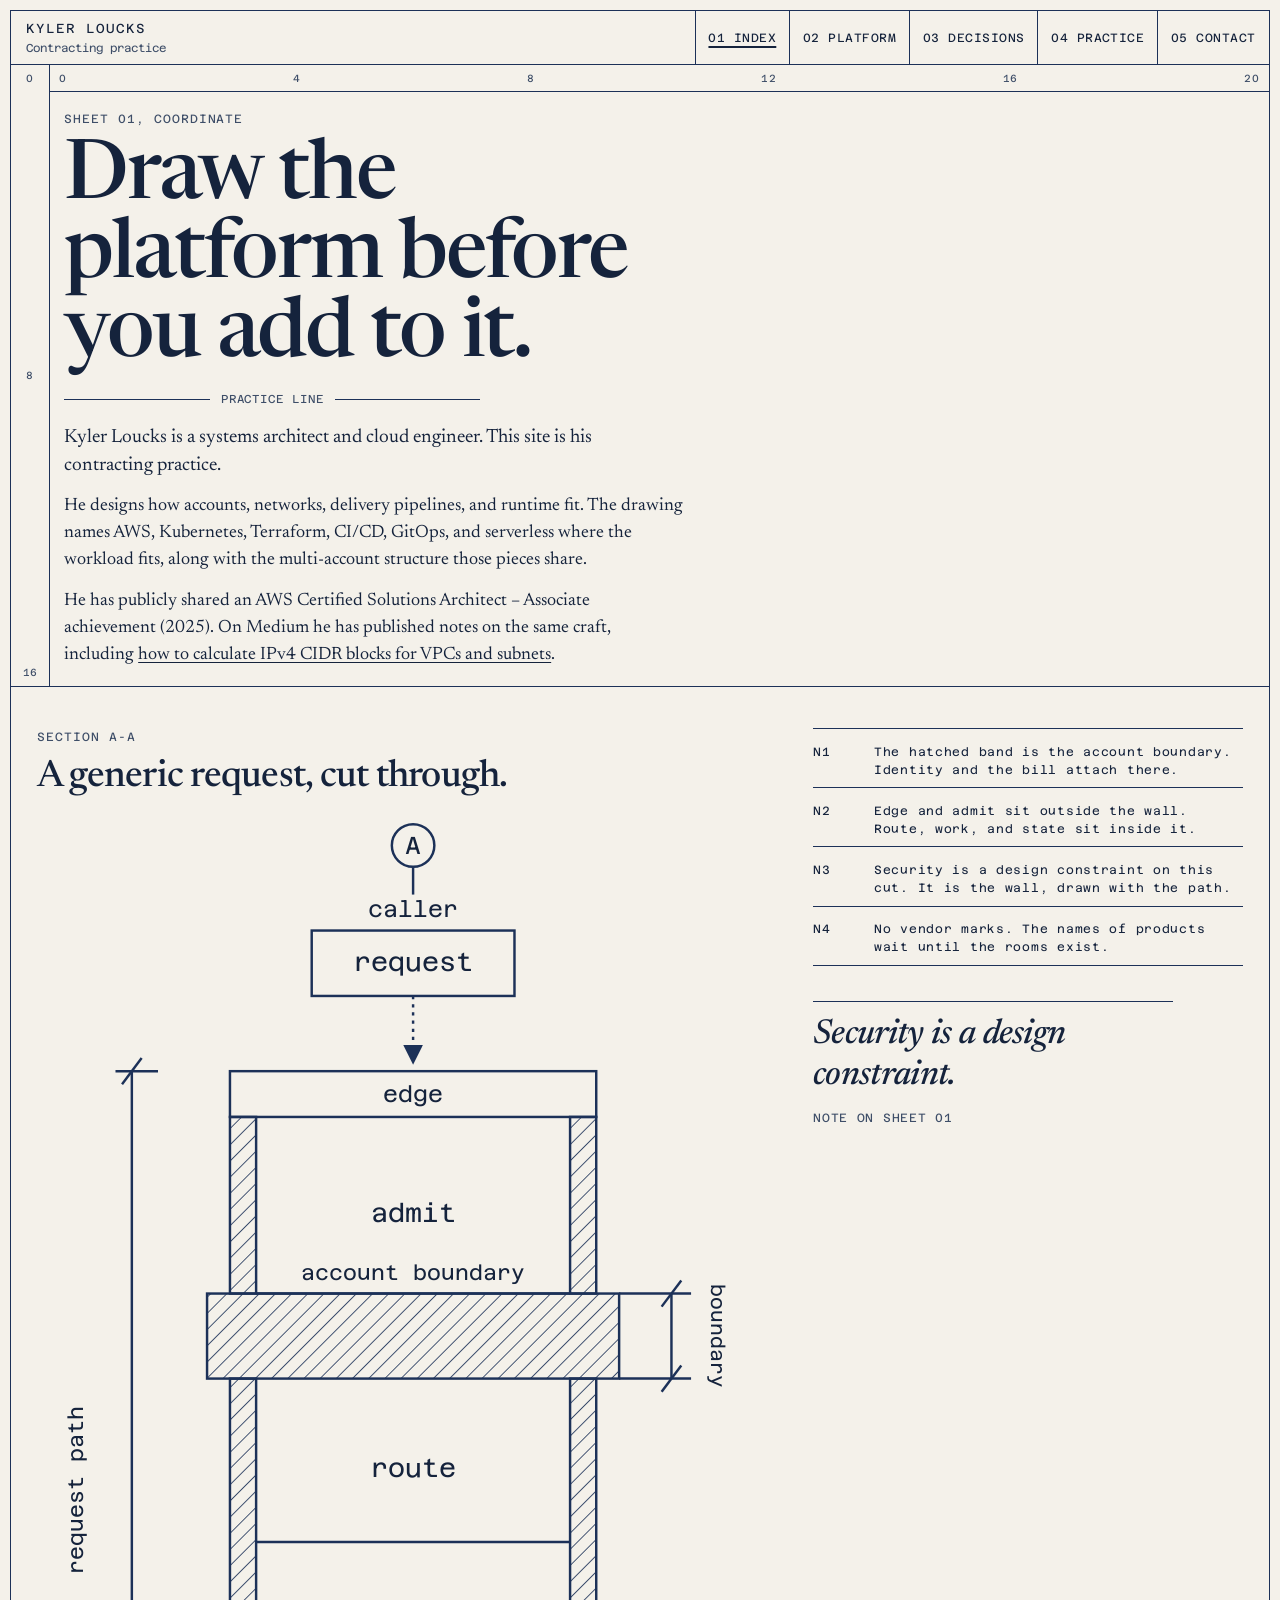
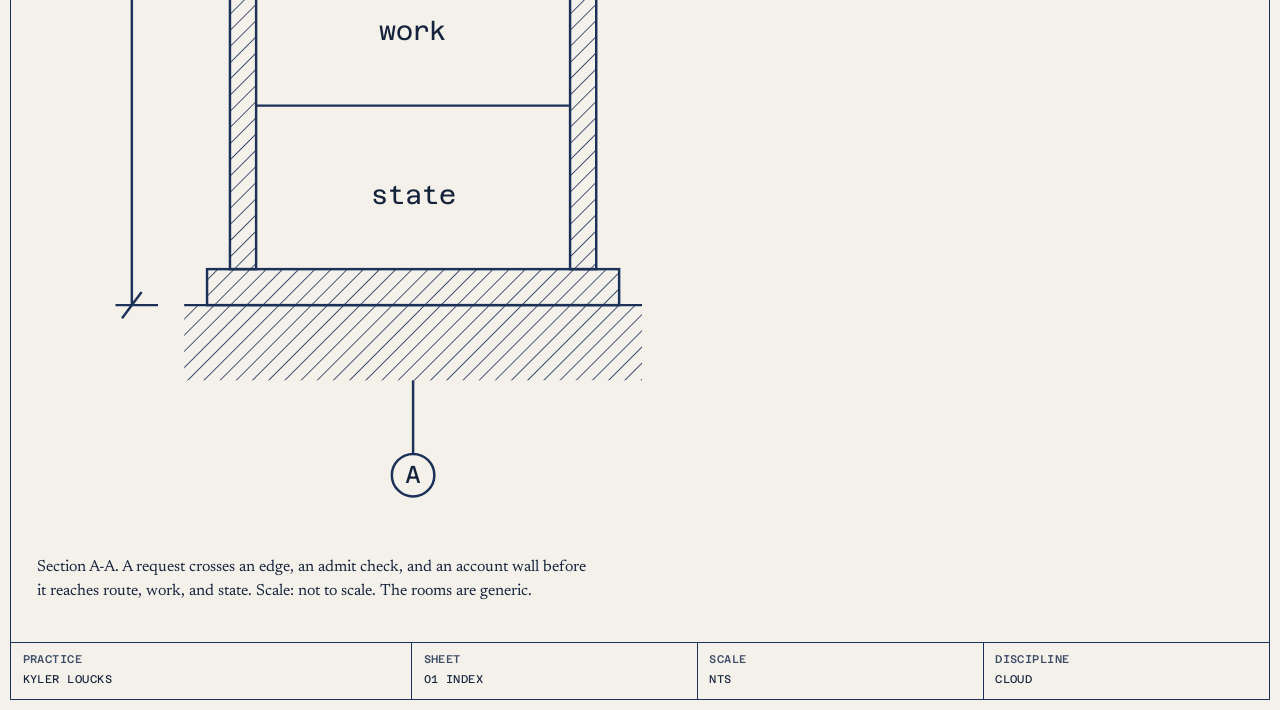
==== commit 139b4fa5: "Publish main, acid, and folio for a stable public host." ====
--- a/index.html
+++ b/index.html
@@ -3,69 +3,140 @@
 <head>
   <meta charset="utf-8">
   <meta name="viewport" content="width=device-width, initial-scale=1">
-  <title>Kyler Loucks, practice record</title>
-  <meta name="description" content="A bound record of the decisions Kyler Loucks holds in his contracting practice.">
+  <title>Kyler Loucks, sheet 01</title>
+  <meta name="description" content="Kyler Loucks draws accounts, networks, delivery pipelines, and runtime before a platform grows another service.">
   <link rel="icon" href="favicon.svg" type="image/svg+xml">
   <link rel="preconnect" href="https://fonts.googleapis.com">
   <link rel="preconnect" href="https://fonts.gstatic.com" crossorigin>
-  <link href="https://fonts.googleapis.com/css2?family=EB+Garamond:ital,wght@0,400;0,500;0,600;1,400;1,500&family=Inconsolata:wght@400;500&display=swap" rel="stylesheet">
-  <link rel="stylesheet" href="css/record.css">
+  <link href="https://fonts.googleapis.com/css2?family=Azeret+Mono:wght@400;500&family=Newsreader:ital,opsz,wght@0,6..72,400;0,6..72,500;0,6..72,600;1,6..72,500&display=swap" rel="stylesheet">
+  <link rel="stylesheet" href="css/sheet.css">
 </head>
 <body>
-  <a class="skip" href="#leaf">Skip to the record</a>
-  <div class="spread">
-    <button type="button" class="spine-toggle" data-nav-toggle aria-expanded="false" aria-controls="spine">Decisions</button>
-    <nav id="spine" class="spine" data-nav aria-label="Decisions">
-      <p class="spine-mark">Loucks</p>
-      <a href="index.html" aria-current="page"><span class="num">Ix</span><span class="gloss">Index</span></a>
-      <a href="d-014.html"><span class="num">014</span><span class="gloss">Account</span></a>
-      <a href="d-027.html"><span class="num">027</span><span class="gloss">Delivery</span></a>
-      <a href="d-038.html"><span class="num">038</span><span class="gloss">Runtime</span></a>
-      <a href="d-051.html"><span class="num">051</span><span class="gloss">Engagement</span></a>
-    </nav>
-    <article class="leaf" id="leaf" tabindex="-1">
-      <header class="running">
-        <span>Loucks</span>
-        <span>Practice record</span>
-      </header>
-      <h1>Architecture decision record</h1>
-      <p class="epigraph">Draw the platform before you add to it.</p>
-      <p>Kyler Loucks is a systems architect and cloud engineer. This record is his contracting practice. The numbered decisions are the way through it. He designs how accounts, networks, delivery pipelines, and runtime fit.</p>
-      <ol class="contents">
-        <li>
-          <a href="d-014.html">
-            <span class="num">014</span>
-            <span class="title">Account boundary</span>
-            <span class="gloss">One strategy. Named environments.</span>
-          </a>
-        </li>
-        <li>
-          <a href="d-027.html">
-            <span class="num">027</span>
-            <span class="title">Delivery</span>
-            <span class="gloss">A pipeline you can explain.</span>
-          </a>
-        </li>
-        <li>
-          <a href="d-038.html">
-            <span class="num">038</span>
-            <span class="title">Runtime</span>
-            <span class="gloss">Kubernetes, or serverless, as the workload asks.</span>
-          </a>
-        </li>
-        <li>
-          <a href="d-051.html">
-            <span class="num">051</span>
-            <span class="title">Engagement</span>
-            <span class="gloss">How to hire the practice.</span>
-          </a>
-        </li>
-      </ol>
-      <div class="colophon">
-        <p>He has publicly shared an AWS Certified Solutions Architect – Associate achievement (2025). Public notes on Medium include <a href="https://medium.com/@kylerloucks/how-to-calculate-ipv4-cidr-blocks-for-vpcs-and-subnets-cd9f4779558e">a calculation of IPv4 CIDR blocks for VPCs and subnets</a>.</p>
+  <a class="skip" href="#content">Skip to content</a>
+  <div class="sheet">
+    <header class="sheet-head">
+      <div class="stamp">
+        <p class="stamp-name">Kyler Loucks</p>
+        <p class="stamp-role">Contracting practice</p>
       </div>
-      <p class="page-end">Leaf 1</p>
-    </article>
+      <button type="button" class="nav-toggle" data-nav-toggle aria-expanded="false" aria-controls="sheet-nav">Sheets</button>
+      <nav id="sheet-nav" class="sheet-nav" data-nav aria-label="Sheets">
+        <a href="index.html" aria-current="page">01 Index</a>
+        <a href="platform.html">02 Platform</a>
+        <a href="decisions.html">03 Decisions</a>
+        <a href="practice.html">04 Practice</a>
+        <a href="contact.html">05 Contact</a>
+      </nav>
+    </header>
+    <main id="content" class="sheet-body" tabindex="-1">
+      <div class="axis">
+        <div class="axis-y" aria-hidden="true">
+          <span>0</span>
+          <span>8</span>
+          <span>16</span>
+        </div>
+        <div>
+          <div class="axis-x" aria-hidden="true">
+            <span>0</span>
+            <span>4</span>
+            <span>8</span>
+            <span>12</span>
+            <span>16</span>
+            <span>20</span>
+          </div>
+          <div class="axis-plot">
+            <p class="kicker">Sheet 01, coordinate</p>
+            <h1>Draw the platform before you add to it.</h1>
+            <p class="dim-under">Practice line</p>
+            <p class="lede">Kyler Loucks is a systems architect and cloud engineer. This site is his contracting practice.</p>
+            <div class="prose">
+              <p>He designs how accounts, networks, delivery pipelines, and runtime fit. The drawing names AWS, Kubernetes, Terraform, CI/CD, GitOps, and serverless where the workload fits, along with the multi-account structure those pieces share.</p>
+              <p>He has publicly shared an AWS Certified Solutions Architect – Associate achievement (2025). On Medium he has published notes on the same craft, including <a href="https://medium.com/@kylerloucks/how-to-calculate-ipv4-cidr-blocks-for-vpcs-and-subnets-cd9f4779558e">how to calculate IPv4 CIDR blocks for VPCs and subnets</a>.</p>
+            </div>
+          </div>
+        </div>
+      </div>
+
+      <section class="chapter" aria-labelledby="section-cut">
+        <div>
+          <p class="kicker">Section A-A</p>
+          <h2 id="section-cut">A generic request, cut through.</h2>
+          <figure class="cut">
+            <svg viewBox="0 0 460 820" role="img" aria-labelledby="cut-title cut-desc">
+              <title id="cut-title">Section A-A through a generic request path</title>
+              <desc id="cut-desc">A section cut. Outside, a request leaves the caller and meets an edge slab. Below that, an admit room. A hatched account wall cuts across the building. Under the wall, route, work, and state stack between hatched side walls, on a ground slab. Dimension strings mark the request path and the boundary. Not to scale.</desc>
+              <defs>
+                <pattern id="hatch" patternUnits="userSpaceOnUse" width="7" height="7" patternTransform="rotate(45)">
+                  <line x1="0" y1="0" x2="0" y2="7" stroke="#1c3158" stroke-width="1"/>
+                </pattern>
+              </defs>
+              <g fill="none" stroke="#1c3158" stroke-width="1.5">
+                <circle cx="230" cy="26" r="13"/>
+                <line x1="230" y1="39" x2="230" y2="56"/>
+                <rect x="168" y="78" width="124" height="40"/>
+                <line x1="230" y1="118" x2="230" y2="156" stroke-dasharray="2 3"/>
+                <polygon points="224,148 230,160 236,148" fill="#1c3158" stroke="none"/>
+                <rect x="118" y="164" width="224" height="28"/>
+                <rect x="118" y="192" width="16" height="108" fill="url(#hatch)"/>
+                <rect x="326" y="192" width="16" height="108" fill="url(#hatch)"/>
+                <line x1="134" y1="300" x2="326" y2="300"/>
+                <rect x="104" y="300" width="252" height="52" fill="url(#hatch)"/>
+                <rect x="118" y="352" width="16" height="300" fill="url(#hatch)"/>
+                <rect x="326" y="352" width="16" height="300" fill="url(#hatch)"/>
+                <line x1="134" y1="452" x2="326" y2="452"/>
+                <line x1="134" y1="552" x2="326" y2="552"/>
+                <rect x="104" y="652" width="252" height="22" fill="url(#hatch)"/>
+                <rect x="90" y="674" width="280" height="46" fill="url(#hatch)" stroke="none"/>
+                <line x1="90" y1="674" x2="370" y2="674"/>
+                <line x1="58" y1="164" x2="58" y2="674"/>
+                <line x1="48" y1="164" x2="74" y2="164"/>
+                <line x1="48" y1="674" x2="74" y2="674"/>
+                <line x1="52" y1="172" x2="64" y2="156"/>
+                <line x1="52" y1="682" x2="64" y2="666"/>
+                <line x1="356" y1="300" x2="400" y2="300"/>
+                <line x1="356" y1="352" x2="400" y2="352"/>
+                <line x1="388" y1="300" x2="388" y2="352"/>
+                <line x1="382" y1="308" x2="394" y2="292"/>
+                <line x1="382" y1="360" x2="394" y2="344"/>
+                <circle cx="230" cy="778" r="13"/>
+                <line x1="230" y1="720" x2="230" y2="765"/>
+              </g>
+              <g fill="#15233c" stroke="none" font-family="Azeret Mono, ui-monospace, monospace">
+                <text x="230" y="31" text-anchor="middle" font-size="15">A</text>
+                <text x="230" y="783" text-anchor="middle" font-size="15">A</text>
+                <text x="230" y="70" text-anchor="middle" font-size="14">caller</text>
+                <text x="230" y="103" text-anchor="middle" font-size="16">request</text>
+                <text x="230" y="183" text-anchor="middle" font-size="14">edge</text>
+                <text x="230" y="256" text-anchor="middle" font-size="16">admit</text>
+                <text x="230" y="292" text-anchor="middle" font-size="13">account boundary</text>
+                <text x="230" y="412" text-anchor="middle" font-size="16">route</text>
+                <text x="230" y="512" text-anchor="middle" font-size="16">work</text>
+                <text x="230" y="612" text-anchor="middle" font-size="16">state</text>
+                <text x="28" y="420" text-anchor="middle" font-size="13" transform="rotate(-90 28 420)">request path</text>
+                <text x="412" y="326" text-anchor="middle" font-size="12" transform="rotate(90 412 326)">boundary</text>
+              </g>
+            </svg>
+            <figcaption>Section A-A. A request crosses an edge, an admit check, and an account wall before it reaches route, work, and state. Scale: not to scale. The rooms are generic.</figcaption>
+          </figure>
+        </div>
+        <div>
+          <ol class="notes">
+            <li><span>N1</span><span>The hatched band is the account boundary. Identity and the bill attach there.</span></li>
+            <li><span>N2</span><span>Edge and admit sit outside the wall. Route, work, and state sit inside it.</span></li>
+            <li><span>N3</span><span>Security is a design constraint on this cut. It is the wall, drawn with the path.</span></li>
+            <li><span>N4</span><span>No vendor marks. The names of products wait until the rooms exist.</span></li>
+          </ol>
+          <blockquote class="pull">Security is a design constraint.</blockquote>
+          <p>Note on sheet 01</p>
+        </div>
+      </section>
+    </main>
+    <footer class="titleblock" aria-label="Title block">
+      <div><strong>Practice</strong> Kyler Loucks</div>
+      <div><strong>Sheet</strong> 01 Index</div>
+      <div><strong>Scale</strong> NTS</div>
+      <div><strong>Discipline</strong> Cloud</div>
+    </footer>
   </div>
   <script src="js/site.js"></script>
 </body>
--- a/css/sheet.css
+++ b/css/sheet.css
@@ -0,0 +1,656 @@
+:root {
+  --paper: #f4f1ea;
+  --ink: #15233c;
+  --line: #1c3158;
+  --quiet: #3e4e68;
+  --mono: "Azeret Mono", ui-monospace, "Courier New", monospace;
+  --serif: "Newsreader", "Iowan Old Style", Palatino, Georgia, serif;
+  --sheet-gap: 0.65rem;
+}
+
+*,
+*::before,
+*::after {
+  box-sizing: border-box;
+}
+
+html {
+  overflow-x: clip;
+}
+
+body {
+  margin: 0;
+  background: var(--paper);
+  color: var(--ink);
+  font-family: var(--serif);
+  font-size: 1.125rem;
+  line-height: 1.5;
+  font-optical-sizing: auto;
+}
+
+img,
+svg {
+  max-width: 100%;
+  height: auto;
+}
+
+.skip {
+  position: absolute;
+  left: 0.75rem;
+  top: 0.75rem;
+  transform: translateY(-160%);
+  display: inline-flex;
+  align-items: center;
+  min-height: 44px;
+  background: var(--paper);
+  color: var(--ink);
+  border: 1px solid var(--ink);
+  padding: 0.65rem 0.9rem;
+  z-index: 8;
+  font-family: var(--mono);
+  font-size: 0.85rem;
+  text-decoration: none;
+}
+
+.skip:focus {
+  transform: none;
+}
+
+:focus-visible {
+  outline: 2px solid var(--ink);
+  outline-offset: 3px;
+}
+
+.sheet {
+  margin: var(--sheet-gap);
+  border: 1.5px solid var(--line);
+  min-height: calc(100vh - 1.3rem);
+  display: flex;
+  flex-direction: column;
+  background: var(--paper);
+}
+
+.sheet-head {
+  display: flex;
+  flex-wrap: wrap;
+  align-items: stretch;
+  justify-content: space-between;
+  border-bottom: 1.5px solid var(--line);
+  padding-left: 0.9rem;
+  gap: 0.25rem 0;
+}
+
+.stamp {
+  display: flex;
+  flex-direction: column;
+  justify-content: center;
+  min-height: 44px;
+  padding: 0.45rem 0.75rem 0.45rem 0;
+}
+
+.stamp-name {
+  margin: 0;
+  font-family: var(--mono);
+  font-size: 0.82rem;
+  letter-spacing: 0.08em;
+  text-transform: uppercase;
+}
+
+.stamp-role {
+  margin: 0.1rem 0 0;
+  font-family: var(--mono);
+  font-size: 0.72rem;
+  color: var(--quiet);
+}
+
+.nav-toggle {
+  display: none;
+  margin: 0.35rem 0.5rem 0.35rem auto;
+  min-height: 44px;
+  min-width: 44px;
+  padding: 0 0.9rem;
+  background: transparent;
+  color: var(--ink);
+  border: 1px solid var(--line);
+  font-family: var(--mono);
+  font-size: 0.8rem;
+  letter-spacing: 0.06em;
+  text-transform: uppercase;
+  cursor: pointer;
+}
+
+.sheet-nav {
+  display: flex;
+  flex-wrap: wrap;
+  align-items: stretch;
+}
+
+.sheet-nav a {
+  display: inline-flex;
+  align-items: center;
+  min-height: 44px;
+  padding: 0 0.8rem;
+  border-left: 1px solid var(--line);
+  color: var(--ink);
+  font-family: var(--mono);
+  font-size: 0.75rem;
+  letter-spacing: 0.04em;
+  text-decoration: none;
+  text-transform: uppercase;
+}
+
+.sheet-nav a[aria-current="page"] {
+  text-decoration: underline;
+  text-decoration-thickness: 1.5px;
+  text-underline-offset: 0.35em;
+}
+
+.sheet-nav a:hover {
+  text-decoration: underline;
+  text-underline-offset: 0.35em;
+}
+
+.sheet-body {
+  padding: 1.25rem 1.15rem 2rem;
+  flex: 1;
+}
+
+.axis {
+  display: grid;
+  grid-template-columns: 2.4rem minmax(0, 1fr);
+  margin: -1.25rem -1.15rem 1.5rem;
+  border-bottom: 1px solid var(--line);
+}
+
+.axis-y,
+.axis-x {
+  font-family: var(--mono);
+  font-size: 0.65rem;
+  color: var(--quiet);
+  letter-spacing: 0.04em;
+}
+
+.axis-y {
+  border-right: 1px solid var(--line);
+  display: flex;
+  flex-direction: column;
+  justify-content: space-between;
+  align-items: center;
+  padding: 0.35rem 0;
+  min-height: 8.5rem;
+}
+
+.axis-x {
+  display: flex;
+  justify-content: space-between;
+  align-items: flex-end;
+  padding: 0.35rem 0.6rem 0.3rem;
+  border-bottom: 1px solid var(--line);
+}
+
+.axis-plot {
+  grid-column: 2;
+  padding: 1.1rem 1rem 0.2rem 0.9rem;
+}
+
+.kicker {
+  margin: 0 0 0.7rem;
+  font-family: var(--mono);
+  font-size: 0.75rem;
+  letter-spacing: 0.08em;
+  text-transform: uppercase;
+  color: var(--quiet);
+}
+
+h1 {
+  margin: 0;
+  font-weight: 500;
+  font-size: clamp(2.5rem, 7vw, 5.15rem);
+  line-height: 0.96;
+  letter-spacing: -0.025em;
+  max-width: 11.5ch;
+}
+
+h2 {
+  margin: 1.35rem 0 0.35rem;
+  font-weight: 500;
+  font-size: 1.55rem;
+  letter-spacing: -0.02em;
+  line-height: 1.15;
+}
+
+.dim-under {
+  display: flex;
+  align-items: center;
+  gap: 0.7rem;
+  max-width: 26rem;
+  margin: 0.9rem 0 1rem;
+  font-family: var(--mono);
+  font-size: 0.72rem;
+  letter-spacing: 0.08em;
+  text-transform: uppercase;
+  color: var(--quiet);
+}
+
+.dim-under::before,
+.dim-under::after {
+  content: "";
+  flex: 1;
+  height: 0;
+  border-top: 1px solid var(--line);
+}
+
+.lede {
+  max-width: 38rem;
+  margin: 0 0 0.85rem;
+  font-size: 1.2rem;
+  line-height: 1.45;
+}
+
+.prose {
+  max-width: 62ch;
+}
+
+.prose p,
+.prose li {
+  margin: 0 0 0.85rem;
+}
+
+a {
+  color: var(--ink);
+}
+
+.prose a {
+  text-underline-offset: 0.18em;
+}
+
+.chapter {
+  margin-top: 2.6rem;
+  display: grid;
+  grid-template-columns: minmax(0, 1fr);
+  gap: 1rem 1.5rem;
+}
+
+.chapter h2 {
+  margin: 0 0 0.4rem;
+  font-weight: 500;
+  font-size: clamp(1.7rem, 3vw, 2.35rem);
+  letter-spacing: -0.02em;
+  line-height: 1.05;
+}
+
+.cut {
+  margin: 0;
+}
+
+.cut svg {
+  width: 100%;
+  height: auto;
+  display: block;
+}
+
+.cut figcaption {
+  margin-top: 0.7rem;
+  max-width: 62ch;
+  font-size: 1rem;
+}
+
+.notes {
+  list-style: none;
+  margin: 0;
+  padding: 0;
+  max-width: 62ch;
+}
+
+.notes li {
+  display: grid;
+  grid-template-columns: 3.2rem minmax(0, 1fr);
+  gap: 0.6rem;
+  padding: 0.55rem 0;
+  border-top: 1px solid var(--line);
+  font-size: 1rem;
+}
+
+.notes li:last-child {
+  border-bottom: 1px solid var(--line);
+}
+
+.notes span {
+  font-family: var(--mono);
+  font-size: 0.75rem;
+  letter-spacing: 0.06em;
+  padding-top: 0.28rem;
+}
+
+.pull {
+  margin: 2.2rem 0 0;
+  padding-top: 0.8rem;
+  border-top: 1px solid var(--line);
+  font-size: clamp(1.55rem, 3vw, 2.15rem);
+  font-weight: 500;
+  font-style: italic;
+  line-height: 1.2;
+  letter-spacing: -0.02em;
+  max-width: 18ch;
+}
+
+.pull + p {
+  font-family: var(--mono);
+  font-size: 0.75rem;
+  letter-spacing: 0.06em;
+  text-transform: uppercase;
+  color: var(--quiet);
+}
+
+.split {
+  display: grid;
+  grid-template-columns: minmax(0, 1fr);
+  gap: 1.5rem;
+}
+
+.split h1 {
+  max-width: 12ch;
+}
+
+.plate {
+  margin: 0;
+}
+
+.plate svg {
+  width: min(100%, 28rem);
+  height: auto;
+  display: block;
+}
+
+.marginalia {
+  display: grid;
+  grid-template-columns: minmax(0, 1fr);
+  gap: 0.8rem;
+}
+
+.margin-note {
+  margin: 0;
+  font-family: var(--mono);
+  font-size: 0.78rem;
+  line-height: 1.45;
+  letter-spacing: 0.02em;
+  color: var(--quiet);
+  max-width: 16rem;
+}
+
+.spec {
+  list-style: none;
+  margin: 1.4rem 0 0;
+  padding: 0;
+  border-top: 1.5px solid var(--line);
+}
+
+.spec li {
+  display: grid;
+  grid-template-columns: 2.5rem minmax(0, 1fr);
+  gap: 0.4rem 0.9rem;
+  padding: 0.95rem 0;
+  border-bottom: 1px solid var(--line);
+}
+
+.spec h2 {
+  margin: 0;
+  font-size: 1.35rem;
+  font-weight: 500;
+  letter-spacing: -0.015em;
+  line-height: 1.15;
+}
+
+.spec p {
+  margin: 0.25rem 0 0;
+  grid-column: 2;
+  max-width: 62ch;
+}
+
+.mark {
+  font-family: var(--mono);
+  font-size: 0.85rem;
+  padding-top: 0.25rem;
+}
+
+.standards {
+  margin: 2rem 0 0;
+  padding: 0;
+  max-width: 38rem;
+}
+
+.standards li {
+  margin: 0 0 0.4rem;
+}
+
+.text-link {
+  display: inline-flex;
+  align-items: center;
+  min-height: 44px;
+  margin-top: 0.6rem;
+  font-family: var(--mono);
+  font-size: 0.85rem;
+  letter-spacing: 0.04em;
+  text-transform: uppercase;
+}
+
+.form {
+  display: grid;
+  gap: 0.85rem;
+  max-width: 36rem;
+  margin-top: 1.2rem;
+}
+
+.field {
+  display: grid;
+  gap: 0.3rem;
+}
+
+.field span {
+  font-family: var(--mono);
+  font-size: 0.75rem;
+  letter-spacing: 0.05em;
+  text-transform: uppercase;
+}
+
+input,
+select,
+textarea {
+  width: 100%;
+  min-height: 44px;
+  padding: 0.55rem 0.65rem;
+  border: 1px solid var(--line);
+  border-radius: 0;
+  background: transparent;
+  color: var(--ink);
+  font-family: var(--mono);
+  font-size: 1rem;
+}
+
+textarea {
+  min-height: 7.5rem;
+  resize: vertical;
+}
+
+button[type="submit"] {
+  justify-self: start;
+  min-height: 44px;
+  min-width: 44px;
+  padding: 0 1.1rem;
+  border: 1px solid var(--ink);
+  border-radius: 0;
+  background: var(--ink);
+  color: var(--paper);
+  font-family: var(--mono);
+  font-size: 0.85rem;
+  letter-spacing: 0.05em;
+  text-transform: uppercase;
+  cursor: pointer;
+}
+
+button[type="submit"]:hover {
+  background: var(--paper);
+  color: var(--ink);
+}
+
+.revision {
+  margin-top: 1.4rem;
+  max-width: 40rem;
+}
+
+.revision [data-brief-status] {
+  min-height: 1.4rem;
+  font-family: var(--mono);
+  font-size: 0.85rem;
+}
+
+.brief {
+  margin: 0.4rem 0 0;
+  padding: 0.9rem 0 0;
+  border-top: 1px solid var(--line);
+  font-family: var(--mono);
+  font-size: 0.92rem;
+  line-height: 1.45;
+  white-space: pre-wrap;
+  overflow-wrap: anywhere;
+}
+
+.titleblock {
+  display: grid;
+  grid-template-columns: 1.4fr repeat(3, minmax(0, 1fr));
+  border-top: 1.5px solid var(--line);
+  font-family: var(--mono);
+  font-size: 0.7rem;
+  letter-spacing: 0.04em;
+  text-transform: uppercase;
+}
+
+.titleblock div {
+  padding: 0.55rem 0.7rem 0.65rem;
+  border-left: 1px solid var(--line);
+  min-height: 44px;
+}
+
+.titleblock div:first-child {
+  border-left: 0;
+}
+
+.titleblock strong {
+  display: block;
+  font-weight: 500;
+  color: var(--quiet);
+  margin-bottom: 0.2rem;
+}
+
+@media (min-width: 800px) {
+  .sheet-body {
+    padding: 1.4rem 1.6rem 2.4rem;
+  }
+
+  .axis {
+    margin: -1.4rem -1.6rem 1.6rem;
+  }
+
+  .chapter {
+    grid-template-columns: minmax(0, 1.4fr) minmax(16rem, 0.8fr);
+    align-items: start;
+  }
+
+  .split {
+    grid-template-columns: minmax(0, 1.05fr) minmax(16rem, 0.95fr);
+    align-items: start;
+    gap: 2rem;
+  }
+
+  .plate {
+    margin-top: 4.5rem;
+  }
+}
+
+@media (min-width: 960px) {
+  .marginalia {
+    grid-template-columns: 10rem minmax(0, 40rem) 10rem;
+    gap: 1.2rem 1.4rem;
+    align-items: start;
+  }
+
+  .marginalia .margin-note:first-child {
+    text-align: right;
+    justify-self: end;
+    padding-top: 0.45rem;
+  }
+
+  .marginalia .margin-note:last-child {
+    padding-top: 6.5rem;
+  }
+}
+
+@media (max-width: 760px) {
+  body {
+    font-size: 1.0625rem;
+  }
+
+  .nav-toggle {
+    display: inline-flex;
+    align-items: center;
+    justify-content: center;
+  }
+
+  .sheet-nav {
+    display: none;
+    flex-basis: 100%;
+    flex-direction: column;
+    border-top: 1px solid var(--line);
+  }
+
+  .sheet-nav.is-open {
+    display: flex;
+  }
+
+  .sheet-nav a {
+    border-left: 0;
+    border-top: 1px solid var(--line);
+    padding: 0 0.9rem;
+  }
+
+  .sheet-nav a:first-child {
+    border-top: 0;
+  }
+
+  .titleblock {
+    grid-template-columns: 1fr 1fr;
+  }
+
+  .titleblock div:nth-child(odd) {
+    border-left: 0;
+  }
+
+  .titleblock div:nth-child(n + 3) {
+    border-top: 1px solid var(--line);
+  }
+}
+
+@media (max-width: 420px) {
+  .titleblock {
+    grid-template-columns: 1fr;
+  }
+
+  .titleblock div {
+    border-left: 0;
+    border-top: 1px solid var(--line);
+  }
+
+  .titleblock div:first-child {
+    border-top: 0;
+  }
+}
+
+@media (prefers-reduced-motion: reduce) {
+  *,
+  *::before,
+  *::after {
+    animation: none !important;
+    transition: none !important;
+    scroll-behavior: auto !important;
+  }
+}
